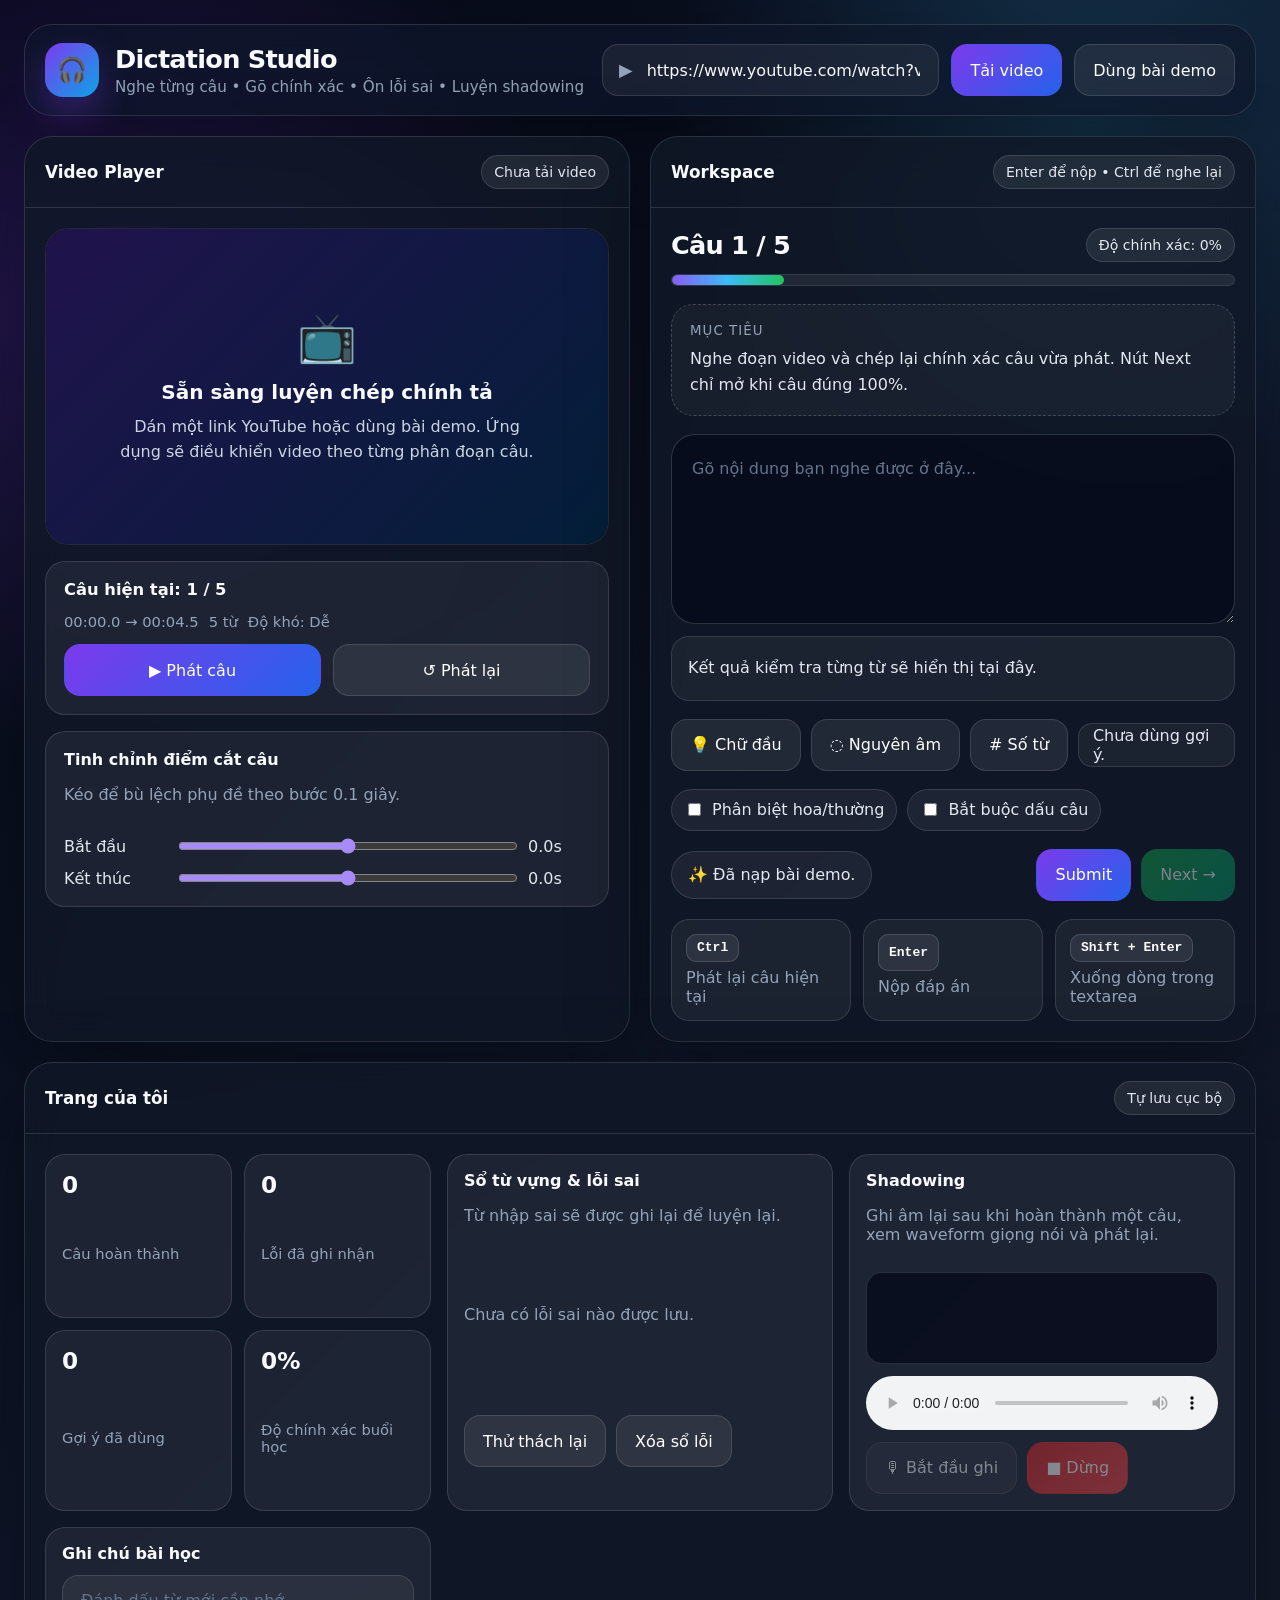
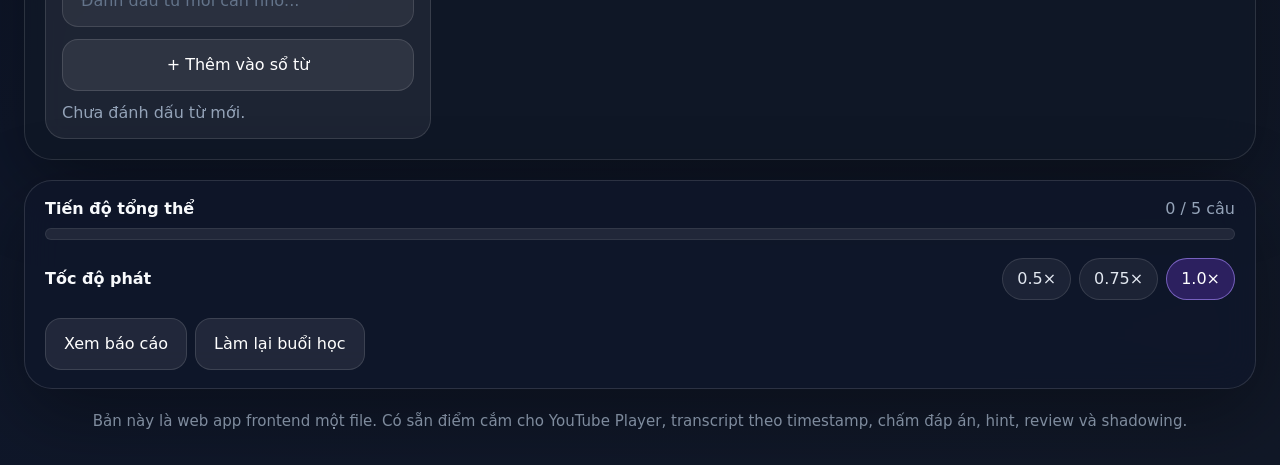
==== index.html @ 90c1a8ff "Add files via upload" ====
<!DOCTYPE html>
<html lang="vi">
<head>
  <meta charset="UTF-8" />
  <meta name="viewport" content="width=device-width, initial-scale=1.0" />
  <title>Dictation Studio — Học chép chính tả từ YouTube</title>
  <link rel="stylesheet" href="styles.css" />
</head>
<body>
  <div class="app">
    <header class="topbar">
      <div class="brand">
        <div class="brand-mark">🎧</div>
        <div>
          <h1>Dictation Studio</h1>
          <p>Nghe từng câu • Gõ chính xác • Ôn lỗi sai • Luyện shadowing</p>
        </div>
      </div>

      <div class="source-loader">
        <label class="input-shell" aria-label="Dán link YouTube">
          <span>▶</span>
          <input id="youtubeUrl" type="url" placeholder="Dán link YouTube hoặc ID video..." />
        </label>
        <button class="btn btn-primary" id="loadVideoBtn">Tải video</button>
        <button class="btn" id="demoBtn">Dùng bài demo</button>
      </div>
    </header>

    <main class="main-shell">
      <section class="panel video-panel">
        <div class="panel-head">
          <h2>Video Player</h2>
          <span class="chip" id="videoStatus">Chưa tải video</span>
        </div>

        <div class="player-wrap">
          <div class="video-stage">
            <div id="player"></div>
            <div class="video-placeholder" id="videoPlaceholder">
              <div class="placeholder-card">
                <div class="emoji">📺</div>
                <h3>Sẵn sàng luyện chép chính tả</h3>
                <p>Dán một link YouTube hoặc dùng bài demo. Ứng dụng sẽ điều khiển video theo từng phân đoạn câu.</p>
              </div>
            </div>
          </div>

          <article class="segment-card">
            <strong id="currentSegmentTitle">Câu hiện tại: 1 / 5</strong>
            <div class="segment-meta">
              <span id="segmentTime">00:00.0 → 00:04.5</span>
              <span id="segmentWords">8 từ</span>
              <span id="segmentDifficulty">Độ khó: Trung bình</span>
            </div>
            <div class="segment-actions">
              <button class="btn btn-primary" id="playSegmentBtn">▶ Phát câu</button>
              <button class="btn" id="replaySegmentBtn">↺ Phát lại</button>
            </div>
          </article>

          <article class="offset-card">
            <div>
              <strong>Tinh chỉnh điểm cắt câu</strong>
              <p class="muted">Kéo để bù lệch phụ đề theo bước 0.1 giây.</p>
            </div>
            <div class="offset-grid">
              <label class="range-row">
                <span>Bắt đầu</span>
                <input id="startOffset" type="range" min="-1" max="1" step="0.1" value="0" />
                <output id="startOffsetValue">0.0s</output>
              </label>
              <label class="range-row">
                <span>Kết thúc</span>
                <input id="endOffset" type="range" min="-1" max="1" step="0.1" value="0" />
                <output id="endOffsetValue">0.0s</output>
              </label>
            </div>
          </article>
        </div>
      </section>

      <section class="panel workspace-panel">
        <div class="panel-head">
          <h2>Workspace</h2>
          <span class="chip">Enter để nộp • Ctrl để nghe lại</span>
        </div>

        <div class="workspace-body">
          <div class="lesson-progress">
            <div class="lesson-topline">
              <h2 id="sentenceCounter">Câu 1 / 5</h2>
              <span class="chip" id="accuracyChip">Độ chính xác: 0%</span>
            </div>
            <div class="progress-track" aria-label="Tiến độ câu">
              <div class="progress-fill" id="sentenceProgress"></div>
            </div>
          </div>

          <div class="question-box">
            <small>Mục tiêu</small>
            <p id="promptText">Nghe đoạn video và chép lại chính xác câu vừa phát. Nút Next chỉ mở khi câu đúng 100%.</p>
          </div>

          <div class="editor-shell">
            <label class="sr-only" for="answerInput">Nhập câu nghe được</label>
            <textarea id="answerInput" placeholder="Gõ nội dung bạn nghe được ở đây..."></textarea>
            <div class="review-line" id="reviewLine">Kết quả kiểm tra từng từ sẽ hiển thị tại đây.</div>
          </div>

          <div class="helper-row">
            <div class="hint-actions">
              <button class="btn" id="hintFirstBtn">💡 Chữ đầu</button>
              <button class="btn" id="hintVowelsBtn">◌ Nguyên âm</button>
              <button class="btn" id="hintWordCountBtn"># Số từ</button>
            </div>
            <div class="hint-output" id="hintOutput">Chưa dùng gợi ý.</div>
          </div>

          <div class="check-options">
            <label class="toggle-label">
              <input type="checkbox" id="caseSensitiveToggle" />
              Phân biệt hoa/thường
            </label>
            <label class="toggle-label">
              <input type="checkbox" id="punctuationToggle" />
              Bắt buộc dấu câu
            </label>
          </div>

          <div class="submit-row">
            <div class="status-pill" id="answerStatus">⏳ Chưa nộp đáp án</div>
            <div class="submit-row">
              <button class="btn btn-primary" id="submitBtn">Submit</button>
              <button class="btn btn-success" id="nextBtn" disabled>Next →</button>
            </div>
          </div>

          <div class="shortcut-card">
            <div>
              <kbd>Ctrl</kbd>
              <span>Phát lại câu hiện tại</span>
            </div>
            <div>
              <kbd>Enter</kbd>
              <span>Nộp đáp án</span>
            </div>
            <div>
              <kbd>Shift + Enter</kbd>
              <span>Xuống dòng trong textarea</span>
            </div>
          </div>
        </div>
      </section>

      <aside class="panel sidebar-panel">
        <div class="panel-head">
          <h3>Trang của tôi</h3>
          <span class="chip">Tự lưu cục bộ</span>
        </div>

        <div class="sidebar-scroll">
          <div class="stat-grid">
            <article class="stat-card">
              <strong id="completedCount">0</strong>
              <span>Câu hoàn thành</span>
            </article>
            <article class="stat-card">
              <strong id="mistakeCount">0</strong>
              <span>Lỗi đã ghi nhận</span>
            </article>
            <article class="stat-card">
              <strong id="hintCount">0</strong>
              <span>Gợi ý đã dùng</span>
            </article>
            <article class="stat-card">
              <strong id="sessionAccuracy">0%</strong>
              <span>Độ chính xác buổi học</span>
            </article>
          </div>

          <article class="vocab-card">
            <div>
              <strong>Sổ từ vựng & lỗi sai</strong>
              <p class="muted">Từ nhập sai sẽ được ghi lại để luyện lại.</p>
            </div>
            <div class="mistake-list" id="mistakeList"></div>
            <div class="vocab-actions">
              <button class="btn" id="reviewMistakesBtn">Thử thách lại</button>
              <button class="btn" id="clearMistakesBtn">Xóa sổ lỗi</button>
            </div>
          </article>

          <article class="shadow-card">
            <div>
              <strong>Shadowing</strong>
              <p class="muted">Ghi âm lại sau khi hoàn thành một câu, xem waveform giọng nói và phát lại.</p>
            </div>
            <canvas class="waveform" id="waveformCanvas" width="280" height="92"></canvas>
            <audio class="audio-playback" id="audioPlayback" controls></audio>
            <div class="shadow-actions">
              <button class="btn" id="recordBtn" disabled>🎙 Bắt đầu ghi</button>
              <button class="btn btn-danger" id="stopRecordBtn" disabled>■ Dừng</button>
            </div>
          </article>

          <article class="note-card">
            <strong>Ghi chú bài học</strong>
            <label class="mini-input">
              <input id="manualWordInput" type="text" placeholder="Đánh dấu từ mới cần nhớ..." />
            </label>
            <button class="btn" id="addManualWordBtn">+ Thêm vào sổ từ</button>
            <div class="vocab-list" id="manualWordList"></div>
          </article>
        </div>
      </aside>
    </main>

    <section class="control-bar">
      <div class="overall-progress">
        <div>
          <strong>Tiến độ tổng thể</strong>
          <span class="muted" id="overallText">0 / 5 câu</span>
        </div>
        <div class="progress-track" aria-label="Tiến độ toàn bài">
          <div class="progress-fill" id="overallProgress"></div>
        </div>
      </div>

      <div class="speed-group">
        <strong>Tốc độ phát</strong>
        <div class="speed-pills">
          <button class="pill-btn" data-rate="0.5">0.5×</button>
          <button class="pill-btn" data-rate="0.75">0.75×</button>
          <button class="pill-btn active" data-rate="1">1.0×</button>
        </div>
      </div>

      <div class="settings-group">
        <div class="settings-pills">
          <button class="btn" id="finishBtn">Xem báo cáo</button>
          <button class="btn" id="resetBtn">Làm lại buổi học</button>
        </div>
      </div>
    </section>

    <section class="summary-drawer" id="summaryDrawer">
      <div class="lesson-topline">
        <h2>Báo cáo kết quả</h2>
        <button class="btn" id="closeSummaryBtn">Đóng</button>
      </div>
      <div class="summary-grid">
        <div class="summary-box">
          <span class="muted">Câu hoàn thành</span>
          <strong id="summaryCompleted">0</strong>
        </div>
        <div class="summary-box">
          <span class="muted">Độ chính xác</span>
          <strong id="summaryAccuracy">0%</strong>
        </div>
        <div class="summary-box">
          <span class="muted">Gợi ý đã dùng</span>
          <strong id="summaryHints">0</strong>
        </div>
        <div class="summary-box">
          <span class="muted">Từ khó đã ghi</span>
          <strong id="summaryMistakes">0</strong>
        </div>
      </div>
      <div class="question-box">
        <small>Gợi ý ôn tập</small>
        <p id="summaryAdvice">Hoàn thành từng câu để nhận phân tích cá nhân.</p>
      </div>
    </section>

    <p class="footer-note">
      Bản này là web app frontend một file. Có sẵn điểm cắm cho YouTube Player, transcript theo timestamp, chấm đáp án, hint, review và shadowing.
    </p>
  </div>
  <script src="app.js"></script>
</body>
</html>
---- styles.css ----
:root {
      --bg: #0b1020;
      --panel: rgba(17, 24, 39, 0.82);
      --panel-solid: #111827;
      --soft: rgba(255, 255, 255, 0.08);
      --line: rgba(255, 255, 255, 0.12);
      --text: #f8fafc;
      --muted: #94a3b8;
      --primary: #7c3aed;
      --primary-2: #a78bfa;
      --success: #22c55e;
      --danger: #ef4444;
      --warning: #f59e0b;
      --info: #38bdf8;
      --shadow: 0 24px 80px rgba(0, 0, 0, 0.35);
      --radius-xl: 28px;
      --radius-lg: 20px;
      --radius-md: 14px;
    }

    * {
      box-sizing: border-box;
    }

    html,
    body {
      margin: 0;
      min-height: 100%;
      background:
        radial-gradient(circle at 10% 15%, rgba(124, 58, 237, 0.28), transparent 28rem),
        radial-gradient(circle at 85% 5%, rgba(56, 189, 248, 0.2), transparent 26rem),
        linear-gradient(135deg, #050816, #0f172a 52%, #111827);
      color: var(--text);
      font-family: Inter, ui-sans-serif, system-ui, -apple-system, BlinkMacSystemFont, "Segoe UI", sans-serif;
    }

    button,
    input,
    select,
    textarea {
      font: inherit;
    }

    button {
      border: 0;
      cursor: pointer;
    }

    .app {
      min-height: 100vh;
      padding: 24px;
      display: flex;
      flex-direction: column;
      gap: 20px;
    }

    .topbar,
    .main-shell,
    .control-bar,
    .summary-drawer {
      width: min(1480px, 100%);
      margin: 0 auto;
    }

    .topbar {
      display: flex;
      align-items: center;
      justify-content: space-between;
      gap: 18px;
      padding: 18px 20px;
      border: 1px solid var(--line);
      border-radius: var(--radius-xl);
      background: rgba(15, 23, 42, 0.72);
      backdrop-filter: blur(18px);
      box-shadow: var(--shadow);
    }

    .brand {
      display: flex;
      align-items: center;
      gap: 16px;
      min-width: 260px;
    }

    .brand-mark {
      width: 54px;
      height: 54px;
      border-radius: 18px;
      display: grid;
      place-items: center;
      font-size: 24px;
      background: linear-gradient(135deg, var(--primary), #0ea5e9);
      box-shadow: 0 16px 36px rgba(124, 58, 237, 0.35);
    }

    .brand h1 {
      margin: 0;
      font-size: clamp(1.25rem, 2vw, 1.8rem);
      letter-spacing: -0.03em;
    }

    .brand p {
      margin: 4px 0 0;
      color: var(--muted);
      font-size: 0.95rem;
    }

    .source-loader {
      flex: 1;
      display: grid;
      grid-template-columns: minmax(220px, 1fr) auto auto;
      gap: 12px;
      align-items: center;
    }

    .input-shell,
    .mini-input {
      min-height: 52px;
      display: flex;
      align-items: center;
      gap: 12px;
      border: 1px solid var(--line);
      border-radius: 16px;
      background: rgba(255, 255, 255, 0.06);
      padding: 0 16px;
    }

    .input-shell span {
      color: var(--muted);
      font-size: 1.1rem;
    }

    .input-shell input,
    .mini-input input {
      flex: 1;
      border: 0;
      outline: 0;
      color: var(--text);
      background: transparent;
    }

    .input-shell input::placeholder,
    textarea::placeholder,
    .mini-input input::placeholder {
      color: #64748b;
    }

    .btn {
      min-height: 52px;
      padding: 0 18px;
      border-radius: 16px;
      color: white;
      background: rgba(255, 255, 255, 0.08);
      border: 1px solid var(--line);
      display: inline-flex;
      align-items: center;
      justify-content: center;
      gap: 10px;
      transition: transform 160ms ease, background 160ms ease, opacity 160ms ease, border-color 160ms ease;
    }

    .btn:hover:not(:disabled) {
      transform: translateY(-1px);
      background: rgba(255, 255, 255, 0.13);
      border-color: rgba(255, 255, 255, 0.24);
    }

    .btn:disabled {
      opacity: 0.45;
      cursor: not-allowed;
    }

    .btn-primary {
      background: linear-gradient(135deg, var(--primary), #2563eb);
      border-color: transparent;
    }

    .btn-primary:hover:not(:disabled) {
      background: linear-gradient(135deg, #8b5cf6, #3b82f6);
    }

    .btn-success {
      background: linear-gradient(135deg, #16a34a, #059669);
      border-color: transparent;
    }

    .btn-danger {
      background: linear-gradient(135deg, #dc2626, #ef4444);
      border-color: transparent;
    }

    .main-shell {
      display: grid;
      grid-template-columns: minmax(340px, 1.02fr) minmax(420px, 1.08fr) 330px;
      gap: 20px;
      align-items: stretch;
    }

    .panel {
      min-height: 690px;
      border: 1px solid var(--line);
      border-radius: var(--radius-xl);
      background: var(--panel);
      backdrop-filter: blur(18px);
      box-shadow: var(--shadow);
      overflow: hidden;
    }

    .panel-head {
      display: flex;
      align-items: center;
      justify-content: space-between;
      gap: 12px;
      padding: 18px 20px;
      border-bottom: 1px solid var(--line);
    }

    .panel-head h2,
    .panel-head h3 {
      margin: 0;
      font-size: 1.05rem;
    }

    .chip {
      display: inline-flex;
      align-items: center;
      gap: 8px;
      min-height: 34px;
      padding: 0 12px;
      border-radius: 999px;
      color: #e2e8f0;
      background: rgba(255, 255, 255, 0.08);
      border: 1px solid var(--line);
      font-size: 0.88rem;
    }

    .video-panel {
      display: flex;
      flex-direction: column;
    }

    .player-wrap {
      padding: 20px;
      display: flex;
      flex-direction: column;
      gap: 16px;
      height: 100%;
    }

    .video-stage {
      position: relative;
      width: 100%;
      aspect-ratio: 16 / 9;
      border-radius: 24px;
      overflow: hidden;
      background: rgba(2, 6, 23, 0.9);
      border: 1px solid rgba(255, 255, 255, 0.14);
    }

    #player,
    .video-placeholder {
      position: absolute;
      inset: 0;
      width: 100%;
      height: 100%;
    }

    .video-placeholder {
      display: grid;
      place-items: center;
      text-align: center;
      padding: 28px;
      background:
        linear-gradient(135deg, rgba(124, 58, 237, 0.25), rgba(14, 165, 233, 0.16)),
        rgba(2, 6, 23, 0.92);
    }

    .video-placeholder.hidden {
      display: none;
    }

    .placeholder-card {
      max-width: 420px;
    }

    .placeholder-card .emoji {
      font-size: 48px;
      margin-bottom: 14px;
    }

    .placeholder-card h3 {
      margin: 0 0 10px;
      font-size: 1.25rem;
    }

    .placeholder-card p {
      margin: 0;
      color: #cbd5e1;
      line-height: 1.6;
    }

    .segment-card,
    .offset-card,
    .stat-card,
    .note-card,
    .shadow-card,
    .vocab-card {
      border: 1px solid var(--line);
      background: rgba(255, 255, 255, 0.06);
      border-radius: 20px;
    }

    .segment-card {
      padding: 18px;
      display: grid;
      gap: 14px;
    }

    .segment-card strong {
      font-size: 1.02rem;
    }

    .segment-meta {
      display: flex;
      flex-wrap: wrap;
      gap: 10px;
      color: var(--muted);
      font-size: 0.92rem;
    }

    .segment-actions {
      display: grid;
      grid-template-columns: repeat(2, minmax(0, 1fr));
      gap: 12px;
    }

    .offset-card {
      padding: 18px;
      display: grid;
      gap: 16px;
    }

    .offset-grid {
      display: grid;
      gap: 12px;
    }

    .range-row {
      display: grid;
      grid-template-columns: 100px 1fr 62px;
      align-items: center;
      gap: 12px;
      color: #e2e8f0;
    }

    input[type="range"] {
      width: 100%;
      accent-color: var(--primary-2);
    }

    .workspace-panel {
      display: flex;
      flex-direction: column;
    }

    .workspace-body {
      padding: 20px;
      display: flex;
      flex-direction: column;
      gap: 18px;
      height: 100%;
    }

    .lesson-progress {
      display: grid;
      gap: 12px;
    }

    .lesson-topline {
      display: flex;
      align-items: center;
      justify-content: space-between;
      gap: 12px;
    }

    .lesson-topline h2 {
      margin: 0;
      font-size: clamp(1.3rem, 2vw, 1.9rem);
      letter-spacing: -0.03em;
    }

    .progress-track {
      height: 12px;
      border-radius: 999px;
      background: rgba(255, 255, 255, 0.08);
      overflow: hidden;
      border: 1px solid rgba(255, 255, 255, 0.08);
    }

    .progress-fill {
      width: 0%;
      height: 100%;
      border-radius: inherit;
      background: linear-gradient(90deg, #8b5cf6, #38bdf8, #22c55e);
      transition: width 220ms ease;
    }

    .question-box {
      min-height: 94px;
      border-radius: 22px;
      border: 1px dashed rgba(255, 255, 255, 0.18);
      background: rgba(255, 255, 255, 0.04);
      display: flex;
      flex-direction: column;
      justify-content: center;
      padding: 18px;
      gap: 8px;
    }

    .question-box small {
      color: var(--muted);
      text-transform: uppercase;
      letter-spacing: 0.08em;
    }

    .question-box p {
      margin: 0;
      color: #e2e8f0;
      line-height: 1.6;
    }

    .editor-shell {
      display: grid;
      gap: 12px;
    }

    textarea {
      width: 100%;
      min-height: 190px;
      resize: vertical;
      border: 1px solid rgba(255, 255, 255, 0.16);
      border-radius: 24px;
      outline: none;
      padding: 20px;
      line-height: 1.7;
      color: var(--text);
      background: rgba(2, 6, 23, 0.56);
      transition: border-color 160ms ease, box-shadow 160ms ease;
    }

    textarea:focus {
      border-color: rgba(167, 139, 250, 0.95);
      box-shadow: 0 0 0 4px rgba(124, 58, 237, 0.16);
    }

    .review-line {
      min-height: 64px;
      border: 1px solid var(--line);
      border-radius: 18px;
      padding: 16px;
      line-height: 1.9;
      background: rgba(255, 255, 255, 0.05);
      color: #e2e8f0;
    }

    .review-line .correct {
      color: #86efac;
      background: rgba(34, 197, 94, 0.12);
    }

    .review-line .wrong,
    .review-line .extra {
      color: #fca5a5;
      background: rgba(239, 68, 68, 0.18);
      text-decoration: underline wavy rgba(248, 113, 113, 0.92);
    }

    .review-line .missing {
      color: #fcd34d;
      background: rgba(245, 158, 11, 0.18);
      border-bottom: 1px dashed rgba(251, 191, 36, 0.9);
    }

    .review-line span {
      display: inline-flex;
      align-items: center;
      padding: 2px 6px;
      border-radius: 8px;
      margin: 2px 2px 2px 0;
    }

    .helper-row,
    .submit-row,
    .hint-actions,
    .check-options,
    .shadow-actions,
    .vocab-actions {
      display: flex;
      flex-wrap: wrap;
      gap: 10px;
      align-items: center;
    }

    .helper-row {
      justify-content: space-between;
    }

    .hint-output {
      min-height: 44px;
      flex: 1;
      display: flex;
      align-items: center;
      padding: 0 14px;
      border-radius: 14px;
      border: 1px solid var(--line);
      background: rgba(255, 255, 255, 0.05);
      color: #e2e8f0;
    }

    .submit-row {
      justify-content: space-between;
    }

    .status-pill {
      min-height: 48px;
      border-radius: 999px;
      display: inline-flex;
      align-items: center;
      gap: 10px;
      padding: 0 16px;
      border: 1px solid var(--line);
      background: rgba(255, 255, 255, 0.06);
      color: #e2e8f0;
    }

    .status-pill.success {
      border-color: rgba(34, 197, 94, 0.36);
      background: rgba(34, 197, 94, 0.12);
      color: #bbf7d0;
    }

    .status-pill.error {
      border-color: rgba(239, 68, 68, 0.36);
      background: rgba(239, 68, 68, 0.12);
      color: #fecaca;
    }

    .shortcut-card {
      margin-top: auto;
      display: grid;
      grid-template-columns: repeat(3, minmax(0, 1fr));
      gap: 12px;
    }

    .shortcut-card > div {
      min-height: 82px;
      border: 1px solid var(--line);
      background: rgba(255, 255, 255, 0.05);
      border-radius: 18px;
      padding: 14px;
      display: grid;
      gap: 6px;
    }

    kbd {
      width: fit-content;
      min-height: 28px;
      padding: 0 10px;
      border-radius: 10px;
      display: inline-flex;
      align-items: center;
      background: rgba(255, 255, 255, 0.08);
      border: 1px solid rgba(255, 255, 255, 0.14);
      color: white;
      font-weight: 700;
    }

    .shortcut-card span,
    .muted {
      color: var(--muted);
    }

    .sidebar-panel {
      display: flex;
      flex-direction: column;
    }

    .sidebar-scroll {
      padding: 20px;
      display: grid;
      align-content: start;
      gap: 16px;
      overflow: auto;
      max-height: 690px;
    }

    .stat-grid {
      display: grid;
      grid-template-columns: repeat(2, minmax(0, 1fr));
      gap: 12px;
    }

    .stat-card {
      padding: 16px;
      display: grid;
      gap: 8px;
    }

    .stat-card strong {
      font-size: 1.45rem;
    }

    .stat-card span {
      color: var(--muted);
      font-size: 0.92rem;
    }

    .vocab-card,
    .note-card,
    .shadow-card {
      padding: 16px;
      display: grid;
      gap: 12px;
    }

    .vocab-list,
    .mistake-list {
      display: grid;
      gap: 10px;
      max-height: 170px;
      overflow: auto;
      padding-right: 4px;
    }

    .list-item {
      display: flex;
      justify-content: space-between;
      gap: 10px;
      border: 1px solid var(--line);
      border-radius: 14px;
      padding: 10px 12px;
      background: rgba(255, 255, 255, 0.05);
    }

    .list-item strong {
      font-size: 0.95rem;
    }

    .list-item small {
      color: var(--muted);
      display: block;
      margin-top: 3px;
    }

    .waveform {
      width: 100%;
      height: 92px;
      border-radius: 16px;
      border: 1px solid var(--line);
      background: rgba(2, 6, 23, 0.64);
    }

    .audio-playback {
      width: 100%;
    }

    .control-bar {
      border: 1px solid var(--line);
      border-radius: var(--radius-xl);
      background: rgba(15, 23, 42, 0.82);
      box-shadow: var(--shadow);
      backdrop-filter: blur(18px);
      padding: 18px 20px;
      display: grid;
      grid-template-columns: 1.2fr 1fr auto;
      gap: 18px;
      align-items: center;
    }

    .overall-progress {
      display: grid;
      gap: 10px;
    }

    .overall-progress > div:first-child,
    .speed-group,
    .settings-group {
      display: flex;
      align-items: center;
      justify-content: space-between;
      gap: 12px;
    }

    .speed-pills,
    .settings-pills {
      display: flex;
      flex-wrap: wrap;
      gap: 8px;
    }

    .pill-btn {
      min-height: 42px;
      padding: 0 14px;
      border-radius: 999px;
      border: 1px solid var(--line);
      background: rgba(255, 255, 255, 0.06);
      color: #e2e8f0;
    }

    .pill-btn.active {
      background: rgba(124, 58, 237, 0.28);
      border-color: rgba(167, 139, 250, 0.62);
      color: white;
    }

    .toggle-label {
      display: inline-flex;
      align-items: center;
      gap: 8px;
      min-height: 42px;
      padding: 0 12px;
      border-radius: 999px;
      border: 1px solid var(--line);
      background: rgba(255, 255, 255, 0.06);
      color: #e2e8f0;
    }

    .toggle-label input {
      accent-color: var(--primary-2);
    }

    .summary-drawer {
      display: none;
      border: 1px solid var(--line);
      border-radius: var(--radius-xl);
      background: rgba(15, 23, 42, 0.92);
      box-shadow: var(--shadow);
      padding: 24px;
      gap: 18px;
    }

    .summary-drawer.show {
      display: grid;
    }

    .summary-grid {
      display: grid;
      grid-template-columns: repeat(4, minmax(0, 1fr));
      gap: 14px;
    }

    .summary-box {
      padding: 18px;
      border-radius: 20px;
      border: 1px solid var(--line);
      background: rgba(255, 255, 255, 0.06);
      display: grid;
      gap: 8px;
    }

    .summary-box strong {
      font-size: 1.8rem;
    }

    .footer-note {
      width: min(1480px, 100%);
      margin: 0 auto 8px;
      color: var(--muted);
      text-align: center;
      line-height: 1.6;
      font-size: 0.94rem;
    }

    .sr-only {
      position: absolute;
      width: 1px;
      height: 1px;
      padding: 0;
      margin: -1px;
      overflow: hidden;
      clip: rect(0, 0, 0, 0);
      white-space: nowrap;
      border: 0;
    }

    @media (max-width: 1280px) {
      .main-shell {
        grid-template-columns: minmax(360px, 1fr) minmax(420px, 1fr);
      }

      .sidebar-panel {
        grid-column: 1 / -1;
        min-height: auto;
      }

      .sidebar-scroll {
        max-height: none;
        grid-template-columns: repeat(3, minmax(0, 1fr));
      }

      .stat-grid {
        grid-template-columns: repeat(2, minmax(0, 1fr));
      }

      .control-bar {
        grid-template-columns: 1fr;
      }
    }

    @media (max-width: 920px) {
      .app {
        padding: 14px;
      }

      .topbar,
      .main-shell,
      .control-bar,
      .summary-drawer {
        width: 100%;
      }

      .topbar {
        flex-direction: column;
        align-items: stretch;
      }

      .source-loader,
      .main-shell,
      .sidebar-scroll,
      .summary-grid {
        grid-template-columns: 1fr;
      }

      .segment-actions,
      .shortcut-card {
        grid-template-columns: 1fr;
      }

      .helper-row,
      .submit-row,
      .overall-progress > div:first-child,
      .speed-group,
      .settings-group {
        align-items: stretch;
        flex-direction: column;
      }

      .range-row {
        grid-template-columns: 1fr;
      }

      .panel {
        min-height: auto;
      }
    }
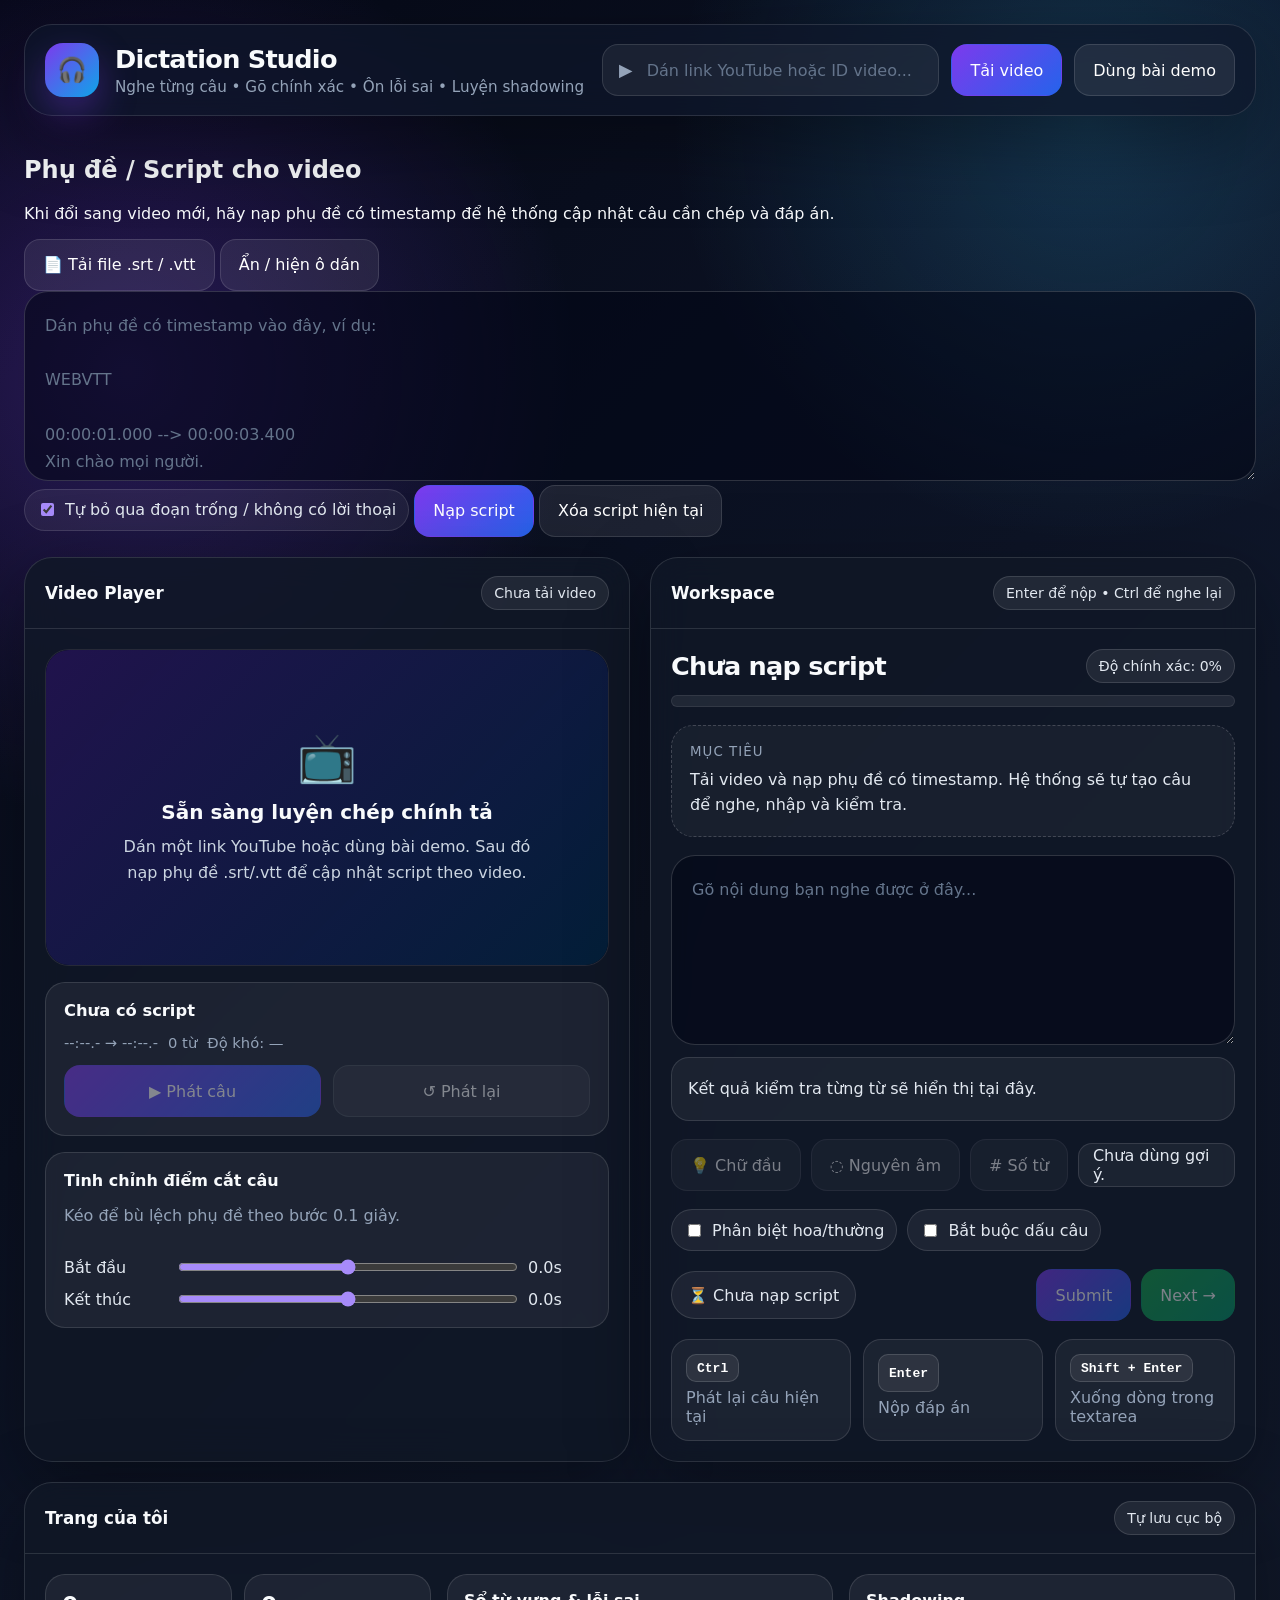
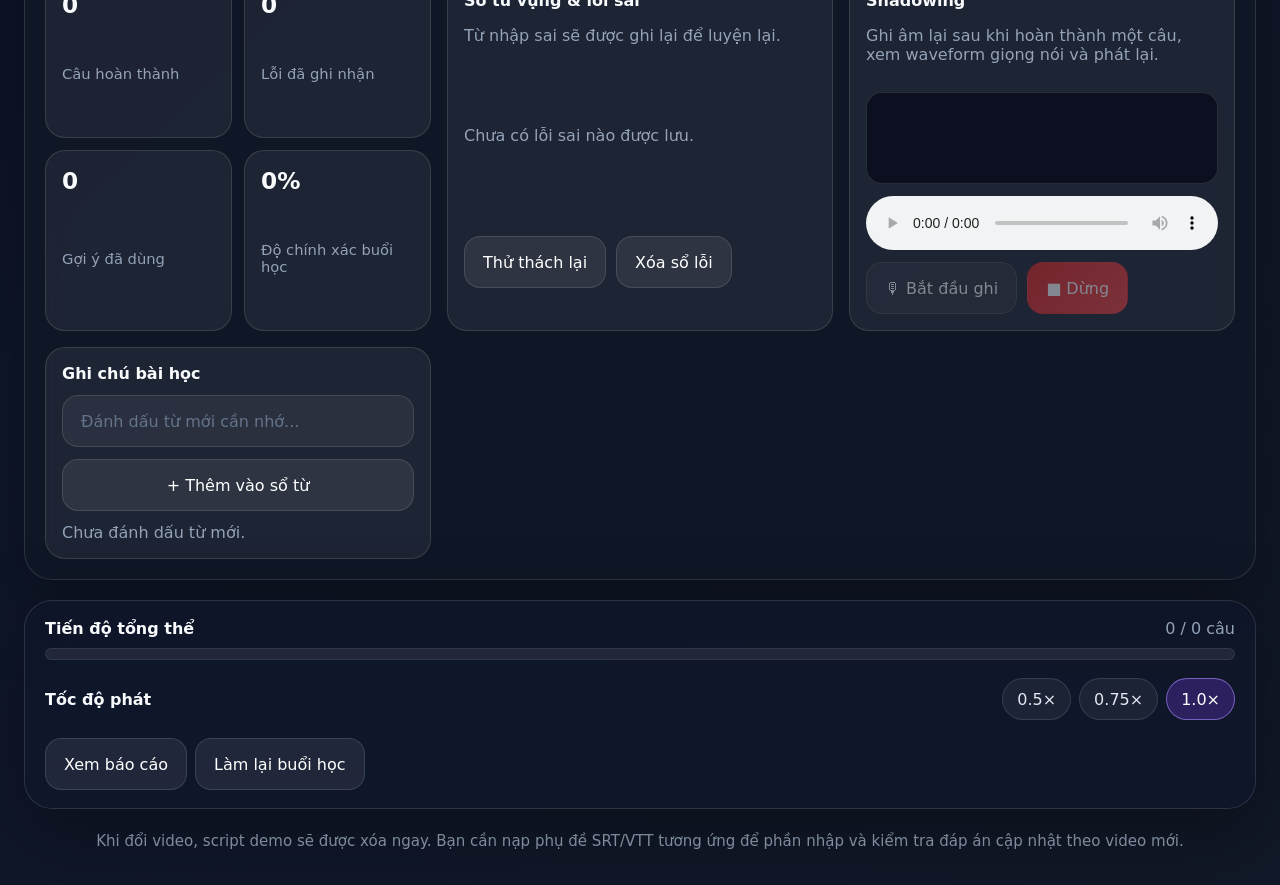
==== commit a5f7e1e6: "Implement transcript panel for subtitle handling Added a transcript panel for subtitle management an" ====
--- a/index.html
+++ b/index.html
@@ -27,6 +27,46 @@
       </div>
     </header>
 
+    <section class="transcript-panel" id="transcriptPanel">
+      <div class="transcript-head">
+        <div>
+          <h2>Phụ đề / Script cho video</h2>
+          <p id="transcriptStatus">
+            Khi đổi sang video mới, hãy nạp phụ đề có timestamp để hệ thống cập nhật câu cần chép và đáp án.
+          </p>
+        </div>
+        <div class="transcript-head-actions">
+          <label class="btn file-btn">
+            📄 Tải file .srt / .vtt
+            <input id="subtitleFileInput" type="file" accept=".srt,.vtt,text/vtt,application/x-subrip" hidden />
+          </label>
+          <button class="btn" id="toggleTranscriptBtn">Ẩn / hiện ô dán</button>
+        </div>
+      </div>
+
+      <div class="transcript-body" id="transcriptBody">
+        <label class="sr-only" for="subtitlePasteInput">Dán phụ đề SRT hoặc VTT</label>
+        <textarea id="subtitlePasteInput" class="subtitle-textarea" placeholder="Dán phụ đề có timestamp vào đây, ví dụ:
+
+WEBVTT
+
+00:00:01.000 --> 00:00:03.400
+Xin chào mọi người.
+
+00:00:03.800 --> 00:00:06.100
+Hôm nay chúng ta sẽ luyện nghe."></textarea>
+
+        <div class="transcript-actions">
+          <label class="toggle-label">
+            <input type="checkbox" id="skipNonSpeechToggle" checked />
+            Tự bỏ qua đoạn trống / không có lời thoại
+          </label>
+          <button class="btn btn-primary" id="loadTranscriptBtn">Nạp script</button>
+          <button class="btn" id="clearTranscriptBtn">Xóa script hiện tại</button>
+        </div>
+      </div>
+    </section>
+
     <main class="main-shell">
       <section class="panel video-panel">
         <div class="panel-head">
@@ -41,21 +81,21 @@
               <div class="placeholder-card">
                 <div class="emoji">📺</div>
                 <h3>Sẵn sàng luyện chép chính tả</h3>
-                <p>Dán một link YouTube hoặc dùng bài demo. Ứng dụng sẽ điều khiển video theo từng phân đoạn câu.</p>
+                <p>Dán một link YouTube hoặc dùng bài demo. Sau đó nạp phụ đề .srt/.vtt để cập nhật script theo video.</p>
               </div>
             </div>
           </div>
 
           <article class="segment-card">
-            <strong id="currentSegmentTitle">Câu hiện tại: 1 / 5</strong>
+            <strong id="currentSegmentTitle">Chưa có script</strong>
             <div class="segment-meta">
-              <span id="segmentTime">00:00.0 → 00:04.5</span>
-              <span id="segmentWords">8 từ</span>
-              <span id="segmentDifficulty">Độ khó: Trung bình</span>
+              <span id="segmentTime">--:--.- → --:--.-</span>
+              <span id="segmentWords">0 từ</span>
+              <span id="segmentDifficulty">Độ khó: —</span>
             </div>
             <div class="segment-actions">
-              <button class="btn btn-primary" id="playSegmentBtn">▶ Phát câu</button>
-              <button class="btn" id="replaySegmentBtn">↺ Phát lại</button>
+              <button class="btn btn-primary" id="playSegmentBtn" disabled>▶ Phát câu</button>
+              <button class="btn" id="replaySegmentBtn" disabled>↺ Phát lại</button>
             </div>
           </article>
 
@@ -89,7 +129,7 @@
         <div class="workspace-body">
           <div class="lesson-progress">
             <div class="lesson-topline">
-              <h2 id="sentenceCounter">Câu 1 / 5</h2>
+              <h2 id="sentenceCounter">Chưa nạp script</h2>
               <span class="chip" id="accuracyChip">Độ chính xác: 0%</span>
             </div>
             <div class="progress-track" aria-label="Tiến độ câu">
@@ -99,20 +139,20 @@
 
           <div class="question-box">
             <small>Mục tiêu</small>
-            <p id="promptText">Nghe đoạn video và chép lại chính xác câu vừa phát. Nút Next chỉ mở khi câu đúng 100%.</p>
+            <p id="promptText">Tải video và nạp phụ đề có timestamp. Hệ thống sẽ tự tạo câu để nghe, nhập và kiểm tra.</p>
           </div>
 
           <div class="editor-shell">
             <label class="sr-only" for="answerInput">Nhập câu nghe được</label>
-            <textarea id="answerInput" placeholder="Gõ nội dung bạn nghe được ở đây..."></textarea>
+            <textarea id="answerInput" placeholder="Gõ nội dung bạn nghe được ở đây..." disabled></textarea>
             <div class="review-line" id="reviewLine">Kết quả kiểm tra từng từ sẽ hiển thị tại đây.</div>
           </div>
 
           <div class="helper-row">
             <div class="hint-actions">
-              <button class="btn" id="hintFirstBtn">💡 Chữ đầu</button>
-              <button class="btn" id="hintVowelsBtn">◌ Nguyên âm</button>
-              <button class="btn" id="hintWordCountBtn"># Số từ</button>
+              <button class="btn" id="hintFirstBtn" disabled>💡 Chữ đầu</button>
+              <button class="btn" id="hintVowelsBtn" disabled>◌ Nguyên âm</button>
+              <button class="btn" id="hintWordCountBtn" disabled># Số từ</button>
             </div>
             <div class="hint-output" id="hintOutput">Chưa dùng gợi ý.</div>
           </div>
@@ -129,9 +169,9 @@
           </div>
 
           <div class="submit-row">
-            <div class="status-pill" id="answerStatus">⏳ Chưa nộp đáp án</div>
+            <div class="status-pill" id="answerStatus">⏳ Chưa nạp script</div>
             <div class="submit-row">
-              <button class="btn btn-primary" id="submitBtn">Submit</button>
+              <button class="btn btn-primary" id="submitBtn" disabled>Submit</button>
               <button class="btn btn-success" id="nextBtn" disabled>Next →</button>
             </div>
           </div>
@@ -220,7 +260,7 @@
       <div class="overall-progress">
         <div>
           <strong>Tiến độ tổng thể</strong>
-          <span class="muted" id="overallText">0 / 5 câu</span>
+          <span class="muted" id="overallText">0 / 0 câu</span>
         </div>
         <div class="progress-track" aria-label="Tiến độ toàn bài">
           <div class="progress-fill" id="overallProgress"></div>
@@ -274,9 +314,10 @@
     </section>
 
     <p class="footer-note">
-      Bản này là web app frontend một file. Có sẵn điểm cắm cho YouTube Player, transcript theo timestamp, chấm đáp án, hint, review và shadowing.
+      Khi đổi video, script demo sẽ được xóa ngay. Bạn cần nạp phụ đề SRT/VTT tương ứng để phần nhập và kiểm tra đáp án cập nhật theo video mới.
     </p>
   </div>
+
   <script src="app.js"></script>
 </body>
 </html>
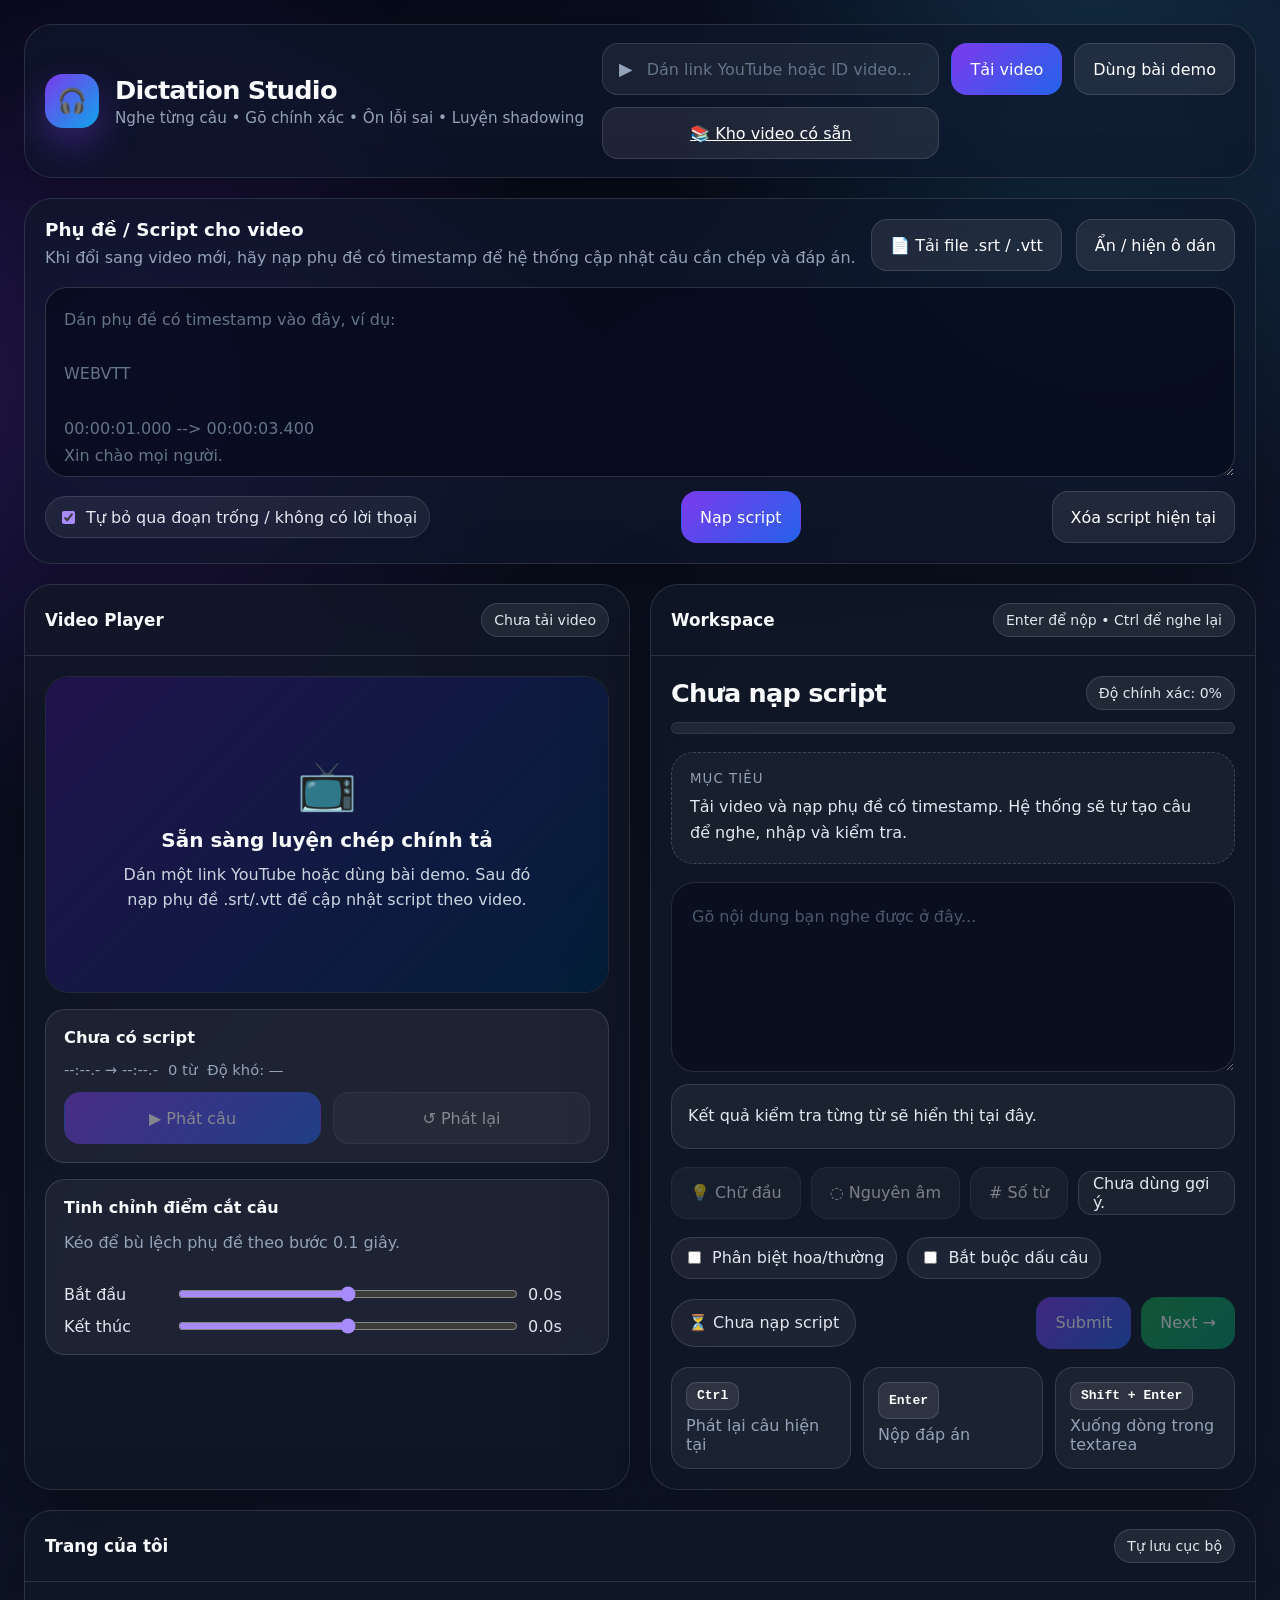
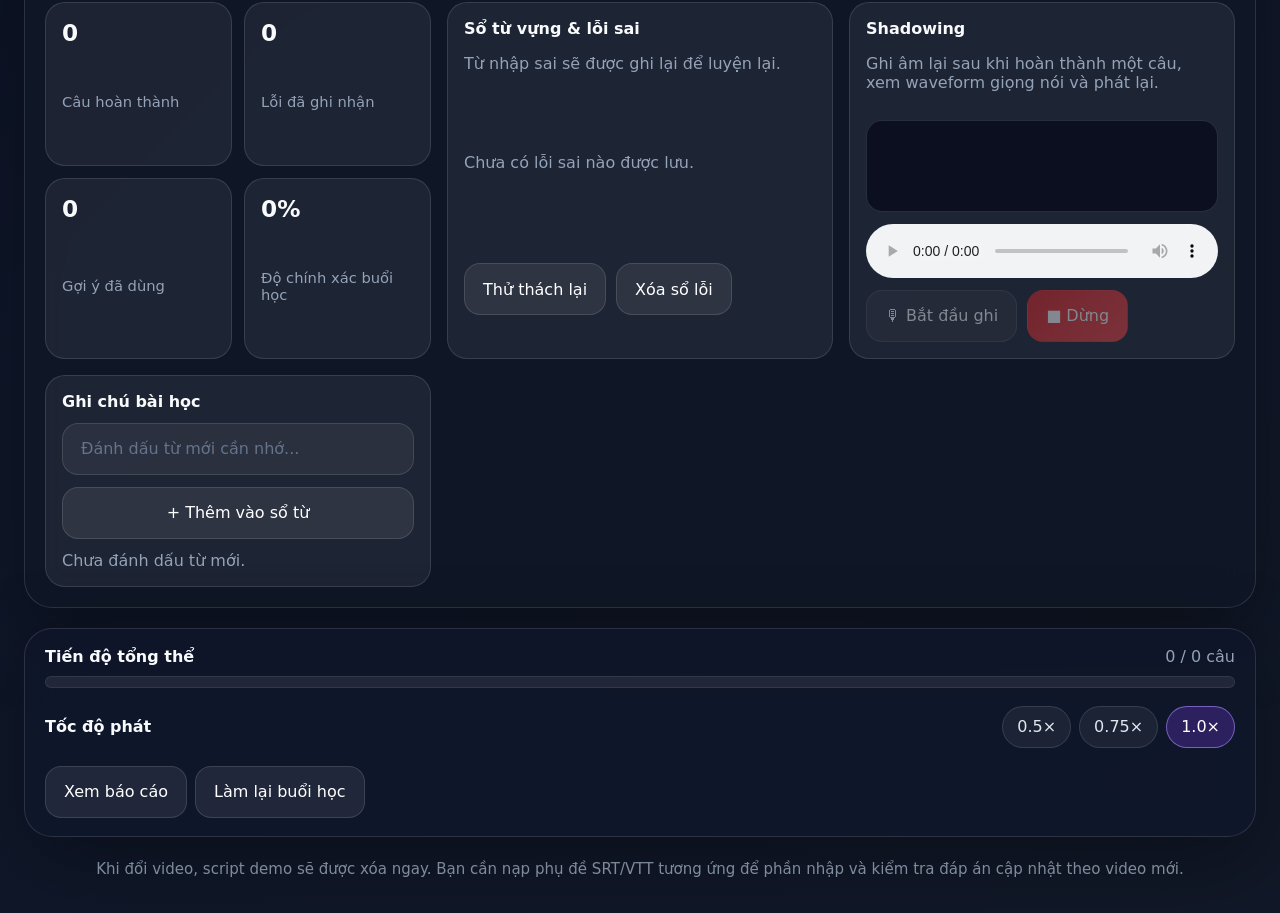
==== commit 00caa65a: "Add link to video library and include lessons.js" ====
--- a/index.html
+++ b/index.html
@@ -24,6 +24,7 @@
         </label>
         <button class="btn btn-primary" id="loadVideoBtn">Tải video</button>
         <button class="btn" id="demoBtn">Dùng bài demo</button>
+        <a class="btn btn-library" href="library.html">📚 Kho video có sẵn</a>
       </div>
     </header>
 
@@ -318,6 +319,7 @@
     </p>
   </div>
 
+  <script src="lessons.js"></script>
   <script src="app.js"></script>
 </body>
 </html>
--- a/styles.css
+++ b/styles.css
@@ -1,855 +1,924 @@
 :root {
-      --bg: #0b1020;
-      --panel: rgba(17, 24, 39, 0.82);
-      --panel-solid: #111827;
-      --soft: rgba(255, 255, 255, 0.08);
-      --line: rgba(255, 255, 255, 0.12);
-      --text: #f8fafc;
-      --muted: #94a3b8;
-      --primary: #7c3aed;
-      --primary-2: #a78bfa;
-      --success: #22c55e;
-      --danger: #ef4444;
-      --warning: #f59e0b;
-      --info: #38bdf8;
-      --shadow: 0 24px 80px rgba(0, 0, 0, 0.35);
-      --radius-xl: 28px;
-      --radius-lg: 20px;
-      --radius-md: 14px;
-    }
-
-    * {
-      box-sizing: border-box;
-    }
-
-    html,
-    body {
-      margin: 0;
-      min-height: 100%;
-      background:
-        radial-gradient(circle at 10% 15%, rgba(124, 58, 237, 0.28), transparent 28rem),
-        radial-gradient(circle at 85% 5%, rgba(56, 189, 248, 0.2), transparent 26rem),
-        linear-gradient(135deg, #050816, #0f172a 52%, #111827);
-      color: var(--text);
-      font-family: Inter, ui-sans-serif, system-ui, -apple-system, BlinkMacSystemFont, "Segoe UI", sans-serif;
-    }
-
-    button,
-    input,
-    select,
-    textarea {
-      font: inherit;
-    }
-
-    button {
-      border: 0;
-      cursor: pointer;
-    }
-
-    .app {
-      min-height: 100vh;
-      padding: 24px;
-      display: flex;
-      flex-direction: column;
-      gap: 20px;
-    }
-
-    .topbar,
-    .main-shell,
-    .control-bar,
-    .summary-drawer {
-      width: min(1480px, 100%);
-      margin: 0 auto;
-    }
-
-    .topbar {
-      display: flex;
-      align-items: center;
-      justify-content: space-between;
-      gap: 18px;
-      padding: 18px 20px;
-      border: 1px solid var(--line);
-      border-radius: var(--radius-xl);
-      background: rgba(15, 23, 42, 0.72);
-      backdrop-filter: blur(18px);
-      box-shadow: var(--shadow);
-    }
-
-    .brand {
-      display: flex;
-      align-items: center;
-      gap: 16px;
-      min-width: 260px;
-    }
-
-    .brand-mark {
-      width: 54px;
-      height: 54px;
-      border-radius: 18px;
-      display: grid;
-      place-items: center;
-      font-size: 24px;
-      background: linear-gradient(135deg, var(--primary), #0ea5e9);
-      box-shadow: 0 16px 36px rgba(124, 58, 237, 0.35);
-    }
-
-    .brand h1 {
-      margin: 0;
-      font-size: clamp(1.25rem, 2vw, 1.8rem);
-      letter-spacing: -0.03em;
-    }
-
-    .brand p {
-      margin: 4px 0 0;
-      color: var(--muted);
-      font-size: 0.95rem;
-    }
-
-    .source-loader {
-      flex: 1;
-      display: grid;
-      grid-template-columns: minmax(220px, 1fr) auto auto;
-      gap: 12px;
-      align-items: center;
-    }
-
-    .input-shell,
-    .mini-input {
-      min-height: 52px;
-      display: flex;
-      align-items: center;
-      gap: 12px;
-      border: 1px solid var(--line);
-      border-radius: 16px;
-      background: rgba(255, 255, 255, 0.06);
-      padding: 0 16px;
-    }
-
-    .input-shell span {
-      color: var(--muted);
-      font-size: 1.1rem;
-    }
-
-    .input-shell input,
-    .mini-input input {
-      flex: 1;
-      border: 0;
-      outline: 0;
-      color: var(--text);
-      background: transparent;
-    }
-
-    .input-shell input::placeholder,
-    textarea::placeholder,
-    .mini-input input::placeholder {
-      color: #64748b;
-    }
-
-    .btn {
-      min-height: 52px;
-      padding: 0 18px;
-      border-radius: 16px;
-      color: white;
-      background: rgba(255, 255, 255, 0.08);
-      border: 1px solid var(--line);
-      display: inline-flex;
-      align-items: center;
-      justify-content: center;
-      gap: 10px;
-      transition: transform 160ms ease, background 160ms ease, opacity 160ms ease, border-color 160ms ease;
-    }
-
-    .btn:hover:not(:disabled) {
-      transform: translateY(-1px);
-      background: rgba(255, 255, 255, 0.13);
-      border-color: rgba(255, 255, 255, 0.24);
-    }
-
-    .btn:disabled {
-      opacity: 0.45;
-      cursor: not-allowed;
-    }
-
-    .btn-primary {
-      background: linear-gradient(135deg, var(--primary), #2563eb);
-      border-color: transparent;
-    }
-
-    .btn-primary:hover:not(:disabled) {
-      background: linear-gradient(135deg, #8b5cf6, #3b82f6);
-    }
-
-    .btn-success {
-      background: linear-gradient(135deg, #16a34a, #059669);
-      border-color: transparent;
-    }
-
-    .btn-danger {
-      background: linear-gradient(135deg, #dc2626, #ef4444);
-      border-color: transparent;
-    }
-
-    .main-shell {
-      display: grid;
-      grid-template-columns: minmax(340px, 1.02fr) minmax(420px, 1.08fr) 330px;
-      gap: 20px;
-      align-items: stretch;
-    }
-
-    .panel {
-      min-height: 690px;
-      border: 1px solid var(--line);
-      border-radius: var(--radius-xl);
-      background: var(--panel);
-      backdrop-filter: blur(18px);
-      box-shadow: var(--shadow);
-      overflow: hidden;
-    }
-
-    .panel-head {
-      display: flex;
-      align-items: center;
-      justify-content: space-between;
-      gap: 12px;
-      padding: 18px 20px;
-      border-bottom: 1px solid var(--line);
-    }
-
-    .panel-head h2,
-    .panel-head h3 {
-      margin: 0;
-      font-size: 1.05rem;
-    }
-
-    .chip {
-      display: inline-flex;
-      align-items: center;
-      gap: 8px;
-      min-height: 34px;
-      padding: 0 12px;
-      border-radius: 999px;
-      color: #e2e8f0;
-      background: rgba(255, 255, 255, 0.08);
-      border: 1px solid var(--line);
-      font-size: 0.88rem;
-    }
-
-    .video-panel {
-      display: flex;
-      flex-direction: column;
-    }
-
-    .player-wrap {
-      padding: 20px;
-      display: flex;
-      flex-direction: column;
-      gap: 16px;
-      height: 100%;
-    }
-
-    .video-stage {
-      position: relative;
-      width: 100%;
-      aspect-ratio: 16 / 9;
-      border-radius: 24px;
-      overflow: hidden;
-      background: rgba(2, 6, 23, 0.9);
-      border: 1px solid rgba(255, 255, 255, 0.14);
-    }
-
-    #player,
-    .video-placeholder {
-      position: absolute;
-      inset: 0;
-      width: 100%;
-      height: 100%;
-    }
-
-    .video-placeholder {
-      display: grid;
-      place-items: center;
-      text-align: center;
-      padding: 28px;
-      background:
-        linear-gradient(135deg, rgba(124, 58, 237, 0.25), rgba(14, 165, 233, 0.16)),
-        rgba(2, 6, 23, 0.92);
-    }
-
-    .video-placeholder.hidden {
-      display: none;
-    }
-
-    .placeholder-card {
-      max-width: 420px;
-    }
-
-    .placeholder-card .emoji {
-      font-size: 48px;
-      margin-bottom: 14px;
-    }
-
-    .placeholder-card h3 {
-      margin: 0 0 10px;
-      font-size: 1.25rem;
-    }
-
-    .placeholder-card p {
-      margin: 0;
-      color: #cbd5e1;
-      line-height: 1.6;
-    }
-
-    .segment-card,
-    .offset-card,
-    .stat-card,
-    .note-card,
-    .shadow-card,
-    .vocab-card {
-      border: 1px solid var(--line);
-      background: rgba(255, 255, 255, 0.06);
-      border-radius: 20px;
-    }
-
-    .segment-card {
-      padding: 18px;
-      display: grid;
-      gap: 14px;
-    }
-
-    .segment-card strong {
-      font-size: 1.02rem;
-    }
-
-    .segment-meta {
-      display: flex;
-      flex-wrap: wrap;
-      gap: 10px;
-      color: var(--muted);
-      font-size: 0.92rem;
-    }
-
-    .segment-actions {
-      display: grid;
-      grid-template-columns: repeat(2, minmax(0, 1fr));
-      gap: 12px;
-    }
-
-    .offset-card {
-      padding: 18px;
-      display: grid;
-      gap: 16px;
-    }
-
-    .offset-grid {
-      display: grid;
-      gap: 12px;
-    }
-
-    .range-row {
-      display: grid;
-      grid-template-columns: 100px 1fr 62px;
-      align-items: center;
-      gap: 12px;
-      color: #e2e8f0;
-    }
-
-    input[type="range"] {
-      width: 100%;
-      accent-color: var(--primary-2);
-    }
-
-    .workspace-panel {
-      display: flex;
-      flex-direction: column;
-    }
-
-    .workspace-body {
-      padding: 20px;
-      display: flex;
-      flex-direction: column;
-      gap: 18px;
-      height: 100%;
-    }
-
-    .lesson-progress {
-      display: grid;
-      gap: 12px;
-    }
-
-    .lesson-topline {
-      display: flex;
-      align-items: center;
-      justify-content: space-between;
-      gap: 12px;
-    }
-
-    .lesson-topline h2 {
-      margin: 0;
-      font-size: clamp(1.3rem, 2vw, 1.9rem);
-      letter-spacing: -0.03em;
-    }
-
-    .progress-track {
-      height: 12px;
-      border-radius: 999px;
-      background: rgba(255, 255, 255, 0.08);
-      overflow: hidden;
-      border: 1px solid rgba(255, 255, 255, 0.08);
-    }
-
-    .progress-fill {
-      width: 0%;
-      height: 100%;
-      border-radius: inherit;
-      background: linear-gradient(90deg, #8b5cf6, #38bdf8, #22c55e);
-      transition: width 220ms ease;
-    }
-
-    .question-box {
-      min-height: 94px;
-      border-radius: 22px;
-      border: 1px dashed rgba(255, 255, 255, 0.18);
-      background: rgba(255, 255, 255, 0.04);
-      display: flex;
-      flex-direction: column;
-      justify-content: center;
-      padding: 18px;
-      gap: 8px;
-    }
-
-    .question-box small {
-      color: var(--muted);
-      text-transform: uppercase;
-      letter-spacing: 0.08em;
-    }
-
-    .question-box p {
-      margin: 0;
-      color: #e2e8f0;
-      line-height: 1.6;
-    }
-
-    .editor-shell {
-      display: grid;
-      gap: 12px;
-    }
-
-    textarea {
-      width: 100%;
-      min-height: 190px;
-      resize: vertical;
-      border: 1px solid rgba(255, 255, 255, 0.16);
-      border-radius: 24px;
-      outline: none;
-      padding: 20px;
-      line-height: 1.7;
-      color: var(--text);
-      background: rgba(2, 6, 23, 0.56);
-      transition: border-color 160ms ease, box-shadow 160ms ease;
-    }
-
-    textarea:focus {
-      border-color: rgba(167, 139, 250, 0.95);
-      box-shadow: 0 0 0 4px rgba(124, 58, 237, 0.16);
-    }
-
-    .review-line {
-      min-height: 64px;
-      border: 1px solid var(--line);
-      border-radius: 18px;
-      padding: 16px;
-      line-height: 1.9;
-      background: rgba(255, 255, 255, 0.05);
-      color: #e2e8f0;
-    }
-
-    .review-line .correct {
-      color: #86efac;
-      background: rgba(34, 197, 94, 0.12);
-    }
-
-    .review-line .wrong,
-    .review-line .extra {
-      color: #fca5a5;
-      background: rgba(239, 68, 68, 0.18);
-      text-decoration: underline wavy rgba(248, 113, 113, 0.92);
-    }
-
-    .review-line .missing {
-      color: #fcd34d;
-      background: rgba(245, 158, 11, 0.18);
-      border-bottom: 1px dashed rgba(251, 191, 36, 0.9);
-    }
-
-    .review-line span {
-      display: inline-flex;
-      align-items: center;
-      padding: 2px 6px;
-      border-radius: 8px;
-      margin: 2px 2px 2px 0;
-    }
-
-    .helper-row,
-    .submit-row,
-    .hint-actions,
-    .check-options,
-    .shadow-actions,
-    .vocab-actions {
-      display: flex;
-      flex-wrap: wrap;
-      gap: 10px;
-      align-items: center;
-    }
-
-    .helper-row {
-      justify-content: space-between;
-    }
-
-    .hint-output {
-      min-height: 44px;
-      flex: 1;
-      display: flex;
-      align-items: center;
-      padding: 0 14px;
-      border-radius: 14px;
-      border: 1px solid var(--line);
-      background: rgba(255, 255, 255, 0.05);
-      color: #e2e8f0;
-    }
-
-    .submit-row {
-      justify-content: space-between;
-    }
-
-    .status-pill {
-      min-height: 48px;
-      border-radius: 999px;
-      display: inline-flex;
-      align-items: center;
-      gap: 10px;
-      padding: 0 16px;
-      border: 1px solid var(--line);
-      background: rgba(255, 255, 255, 0.06);
-      color: #e2e8f0;
-    }
-
-    .status-pill.success {
-      border-color: rgba(34, 197, 94, 0.36);
-      background: rgba(34, 197, 94, 0.12);
-      color: #bbf7d0;
-    }
-
-    .status-pill.error {
-      border-color: rgba(239, 68, 68, 0.36);
-      background: rgba(239, 68, 68, 0.12);
-      color: #fecaca;
-    }
-
-    .shortcut-card {
-      margin-top: auto;
-      display: grid;
-      grid-template-columns: repeat(3, minmax(0, 1fr));
-      gap: 12px;
-    }
-
-    .shortcut-card > div {
-      min-height: 82px;
-      border: 1px solid var(--line);
-      background: rgba(255, 255, 255, 0.05);
-      border-radius: 18px;
-      padding: 14px;
-      display: grid;
-      gap: 6px;
-    }
-
-    kbd {
-      width: fit-content;
-      min-height: 28px;
-      padding: 0 10px;
-      border-radius: 10px;
-      display: inline-flex;
-      align-items: center;
-      background: rgba(255, 255, 255, 0.08);
-      border: 1px solid rgba(255, 255, 255, 0.14);
-      color: white;
-      font-weight: 700;
-    }
-
-    .shortcut-card span,
-    .muted {
-      color: var(--muted);
-    }
-
-    .sidebar-panel {
-      display: flex;
-      flex-direction: column;
-    }
-
-    .sidebar-scroll {
-      padding: 20px;
-      display: grid;
-      align-content: start;
-      gap: 16px;
-      overflow: auto;
-      max-height: 690px;
-    }
-
-    .stat-grid {
-      display: grid;
-      grid-template-columns: repeat(2, minmax(0, 1fr));
-      gap: 12px;
-    }
-
-    .stat-card {
-      padding: 16px;
-      display: grid;
-      gap: 8px;
-    }
-
-    .stat-card strong {
-      font-size: 1.45rem;
-    }
-
-    .stat-card span {
-      color: var(--muted);
-      font-size: 0.92rem;
-    }
-
-    .vocab-card,
-    .note-card,
-    .shadow-card {
-      padding: 16px;
-      display: grid;
-      gap: 12px;
-    }
-
-    .vocab-list,
-    .mistake-list {
-      display: grid;
-      gap: 10px;
-      max-height: 170px;
-      overflow: auto;
-      padding-right: 4px;
-    }
-
-    .list-item {
-      display: flex;
-      justify-content: space-between;
-      gap: 10px;
-      border: 1px solid var(--line);
-      border-radius: 14px;
-      padding: 10px 12px;
-      background: rgba(255, 255, 255, 0.05);
-    }
-
-    .list-item strong {
-      font-size: 0.95rem;
-    }
-
-    .list-item small {
-      color: var(--muted);
-      display: block;
-      margin-top: 3px;
-    }
-
-    .waveform {
-      width: 100%;
-      height: 92px;
-      border-radius: 16px;
-      border: 1px solid var(--line);
-      background: rgba(2, 6, 23, 0.64);
-    }
-
-    .audio-playback {
-      width: 100%;
-    }
-
-    .control-bar {
-      border: 1px solid var(--line);
-      border-radius: var(--radius-xl);
-      background: rgba(15, 23, 42, 0.82);
-      box-shadow: var(--shadow);
-      backdrop-filter: blur(18px);
-      padding: 18px 20px;
-      display: grid;
-      grid-template-columns: 1.2fr 1fr auto;
-      gap: 18px;
-      align-items: center;
-    }
-
-    .overall-progress {
-      display: grid;
-      gap: 10px;
-    }
-
-    .overall-progress > div:first-child,
-    .speed-group,
-    .settings-group {
-      display: flex;
-      align-items: center;
-      justify-content: space-between;
-      gap: 12px;
-    }
-
-    .speed-pills,
-    .settings-pills {
-      display: flex;
-      flex-wrap: wrap;
-      gap: 8px;
-    }
-
-    .pill-btn {
-      min-height: 42px;
-      padding: 0 14px;
-      border-radius: 999px;
-      border: 1px solid var(--line);
-      background: rgba(255, 255, 255, 0.06);
-      color: #e2e8f0;
-    }
-
-    .pill-btn.active {
-      background: rgba(124, 58, 237, 0.28);
-      border-color: rgba(167, 139, 250, 0.62);
-      color: white;
-    }
-
-    .toggle-label {
-      display: inline-flex;
-      align-items: center;
-      gap: 8px;
-      min-height: 42px;
-      padding: 0 12px;
-      border-radius: 999px;
-      border: 1px solid var(--line);
-      background: rgba(255, 255, 255, 0.06);
-      color: #e2e8f0;
-    }
-
-    .toggle-label input {
-      accent-color: var(--primary-2);
-    }
-
-    .summary-drawer {
-      display: none;
-      border: 1px solid var(--line);
-      border-radius: var(--radius-xl);
-      background: rgba(15, 23, 42, 0.92);
-      box-shadow: var(--shadow);
-      padding: 24px;
-      gap: 18px;
-    }
-
-    .summary-drawer.show {
-      display: grid;
-    }
-
-    .summary-grid {
-      display: grid;
-      grid-template-columns: repeat(4, minmax(0, 1fr));
-      gap: 14px;
-    }
-
-    .summary-box {
-      padding: 18px;
-      border-radius: 20px;
-      border: 1px solid var(--line);
-      background: rgba(255, 255, 255, 0.06);
-      display: grid;
-      gap: 8px;
-    }
-
-    .summary-box strong {
-      font-size: 1.8rem;
-    }
-
-    .footer-note {
-      width: min(1480px, 100%);
-      margin: 0 auto 8px;
-      color: var(--muted);
-      text-align: center;
-      line-height: 1.6;
-      font-size: 0.94rem;
-    }
-
-    .sr-only {
-      position: absolute;
-      width: 1px;
-      height: 1px;
-      padding: 0;
-      margin: -1px;
-      overflow: hidden;
-      clip: rect(0, 0, 0, 0);
-      white-space: nowrap;
-      border: 0;
-    }
-
-    @media (max-width: 1280px) {
-      .main-shell {
-        grid-template-columns: minmax(360px, 1fr) minmax(420px, 1fr);
-      }
-
-      .sidebar-panel {
-        grid-column: 1 / -1;
-        min-height: auto;
-      }
-
-      .sidebar-scroll {
-        max-height: none;
-        grid-template-columns: repeat(3, minmax(0, 1fr));
-      }
-
-      .stat-grid {
-        grid-template-columns: repeat(2, minmax(0, 1fr));
-      }
-
-      .control-bar {
-        grid-template-columns: 1fr;
-      }
-    }
-
-    @media (max-width: 920px) {
-      .app {
-        padding: 14px;
-      }
-
-      .topbar,
-      .main-shell,
-      .control-bar,
-      .summary-drawer {
-        width: 100%;
-      }
-
-      .topbar {
-        flex-direction: column;
-        align-items: stretch;
-      }
-
-      .source-loader,
-      .main-shell,
-      .sidebar-scroll,
-      .summary-grid {
-        grid-template-columns: 1fr;
-      }
-
-      .segment-actions,
-      .shortcut-card {
-        grid-template-columns: 1fr;
-      }
-
-      .helper-row,
-      .submit-row,
-      .overall-progress > div:first-child,
-      .speed-group,
-      .settings-group {
-        align-items: stretch;
-        flex-direction: column;
-      }
-
-      .range-row {
-        grid-template-columns: 1fr;
-      }
-
-      .panel {
-        min-height: auto;
-      }
-    }
+  --bg: #0b1020;
+  --panel: rgba(17, 24, 39, 0.82);
+  --panel-solid: #111827;
+  --soft: rgba(255, 255, 255, 0.08);
+  --line: rgba(255, 255, 255, 0.12);
+  --text: #f8fafc;
+  --muted: #94a3b8;
+  --primary: #7c3aed;
+  --primary-2: #a78bfa;
+  --success: #22c55e;
+  --danger: #ef4444;
+  --warning: #f59e0b;
+  --info: #38bdf8;
+  --shadow: 0 24px 80px rgba(0, 0, 0, 0.35);
+  --radius-xl: 28px;
+  --radius-lg: 20px;
+  --radius-md: 14px;
+}
+
+* {
+  box-sizing: border-box;
+}
+
+html,
+body {
+  margin: 0;
+  min-height: 100%;
+  background:
+    radial-gradient(circle at 10% 15%, rgba(124, 58, 237, 0.28), transparent 28rem),
+    radial-gradient(circle at 85% 5%, rgba(56, 189, 248, 0.2), transparent 26rem),
+    linear-gradient(135deg, #050816, #0f172a 52%, #111827);
+  color: var(--text);
+  font-family: Inter, ui-sans-serif, system-ui, -apple-system, BlinkMacSystemFont, "Segoe UI", sans-serif;
+}
+
+button,
+input,
+select,
+textarea {
+  font: inherit;
+}
+
+button {
+  border: 0;
+  cursor: pointer;
+}
+
+.app {
+  min-height: 100vh;
+  padding: 24px;
+  display: flex;
+  flex-direction: column;
+  gap: 20px;
+}
+
+.topbar,
+.transcript-panel,
+.main-shell,
+.control-bar,
+.summary-drawer {
+  width: min(1480px, 100%);
+  margin: 0 auto;
+}
+
+.topbar,
+.transcript-panel {
+  border: 1px solid var(--line);
+  border-radius: var(--radius-xl);
+  background: rgba(15, 23, 42, 0.72);
+  backdrop-filter: blur(18px);
+  box-shadow: var(--shadow);
+}
+
+.topbar {
+  display: flex;
+  align-items: center;
+  justify-content: space-between;
+  gap: 18px;
+  padding: 18px 20px;
+}
+
+.brand {
+  display: flex;
+  align-items: center;
+  gap: 16px;
+  min-width: 260px;
+}
+
+.brand-mark {
+  width: 54px;
+  height: 54px;
+  border-radius: 18px;
+  display: grid;
+  place-items: center;
+  font-size: 24px;
+  background: linear-gradient(135deg, var(--primary), #0ea5e9);
+  box-shadow: 0 16px 36px rgba(124, 58, 237, 0.35);
+}
+
+.brand h1 {
+  margin: 0;
+  font-size: clamp(1.25rem, 2vw, 1.8rem);
+  letter-spacing: -0.03em;
+}
+
+.brand p {
+  margin: 4px 0 0;
+  color: var(--muted);
+  font-size: 0.95rem;
+}
+
+.source-loader {
+  flex: 1;
+  display: grid;
+  grid-template-columns: minmax(220px, 1fr) auto auto;
+  gap: 12px;
+  align-items: center;
+}
+
+.input-shell,
+.mini-input {
+  min-height: 52px;
+  display: flex;
+  align-items: center;
+  gap: 12px;
+  border: 1px solid var(--line);
+  border-radius: 16px;
+  background: rgba(255, 255, 255, 0.06);
+  padding: 0 16px;
+}
+
+.input-shell span {
+  color: var(--muted);
+  font-size: 1.1rem;
+}
+
+.input-shell input,
+.mini-input input {
+  flex: 1;
+  border: 0;
+  outline: 0;
+  color: var(--text);
+  background: transparent;
+}
+
+.input-shell input::placeholder,
+textarea::placeholder,
+.mini-input input::placeholder {
+  color: #64748b;
+}
+
+.btn {
+  min-height: 52px;
+  padding: 0 18px;
+  border-radius: 16px;
+  color: white;
+  background: rgba(255, 255, 255, 0.08);
+  border: 1px solid var(--line);
+  display: inline-flex;
+  align-items: center;
+  justify-content: center;
+  gap: 10px;
+  transition: transform 160ms ease, background 160ms ease, opacity 160ms ease, border-color 160ms ease;
+}
+
+.btn:hover:not(:disabled) {
+  transform: translateY(-1px);
+  background: rgba(255, 255, 255, 0.13);
+  border-color: rgba(255, 255, 255, 0.24);
+}
+
+.btn:disabled {
+  opacity: 0.45;
+  cursor: not-allowed;
+}
+
+.btn-primary {
+  background: linear-gradient(135deg, var(--primary), #2563eb);
+  border-color: transparent;
+}
+
+.btn-primary:hover:not(:disabled) {
+  background: linear-gradient(135deg, #8b5cf6, #3b82f6);
+}
+
+.btn-success {
+  background: linear-gradient(135deg, #16a34a, #059669);
+  border-color: transparent;
+}
+
+.btn-danger {
+  background: linear-gradient(135deg, #dc2626, #ef4444);
+  border-color: transparent;
+}
+
+.transcript-panel {
+  padding: 20px;
+  display: grid;
+  gap: 16px;
+}
+
+.transcript-head,
+.transcript-head-actions,
+.transcript-actions {
+  display: flex;
+  align-items: center;
+  justify-content: space-between;
+  gap: 14px;
+  flex-wrap: wrap;
+}
+
+.transcript-head h2 {
+  margin: 0 0 6px;
+  font-size: 1.15rem;
+}
+
+.transcript-head p {
+  margin: 0;
+  color: var(--muted);
+  line-height: 1.55;
+}
+
+.transcript-body {
+  display: grid;
+  gap: 14px;
+}
+
+.transcript-body.collapsed {
+  display: none;
+}
+
+.subtitle-textarea {
+  width: 100%;
+  min-height: 190px;
+  resize: vertical;
+  border: 1px solid rgba(255, 255, 255, 0.16);
+  border-radius: 22px;
+  outline: none;
+  padding: 18px;
+  line-height: 1.7;
+  color: var(--text);
+  background: rgba(2, 6, 23, 0.56);
+}
+
+.subtitle-textarea:focus {
+  border-color: rgba(167, 139, 250, 0.95);
+  box-shadow: 0 0 0 4px rgba(124, 58, 237, 0.16);
+}
+
+.file-btn {
+  position: relative;
+}
+
+.main-shell {
+  display: grid;
+  grid-template-columns: minmax(340px, 1.02fr) minmax(420px, 1.08fr) 330px;
+  gap: 20px;
+  align-items: stretch;
+}
+
+.panel {
+  min-height: 690px;
+  border: 1px solid var(--line);
+  border-radius: var(--radius-xl);
+  background: var(--panel);
+  backdrop-filter: blur(18px);
+  box-shadow: var(--shadow);
+  overflow: hidden;
+}
+
+.panel-head {
+  display: flex;
+  align-items: center;
+  justify-content: space-between;
+  gap: 12px;
+  padding: 18px 20px;
+  border-bottom: 1px solid var(--line);
+}
+
+.panel-head h2,
+.panel-head h3 {
+  margin: 0;
+  font-size: 1.05rem;
+}
+
+.chip {
+  display: inline-flex;
+  align-items: center;
+  gap: 8px;
+  min-height: 34px;
+  padding: 0 12px;
+  border-radius: 999px;
+  color: #e2e8f0;
+  background: rgba(255, 255, 255, 0.08);
+  border: 1px solid var(--line);
+  font-size: 0.88rem;
+}
+
+.video-panel {
+  display: flex;
+  flex-direction: column;
+}
+
+.player-wrap {
+  padding: 20px;
+  display: flex;
+  flex-direction: column;
+  gap: 16px;
+  height: 100%;
+}
+
+.video-stage {
+  position: relative;
+  width: 100%;
+  aspect-ratio: 16 / 9;
+  border-radius: 24px;
+  overflow: hidden;
+  background: rgba(2, 6, 23, 0.9);
+  border: 1px solid rgba(255, 255, 255, 0.14);
+}
+
+#player,
+.video-placeholder {
+  position: absolute;
+  inset: 0;
+  width: 100%;
+  height: 100%;
+}
+
+.video-placeholder {
+  display: grid;
+  place-items: center;
+  text-align: center;
+  padding: 28px;
+  background:
+    linear-gradient(135deg, rgba(124, 58, 237, 0.25), rgba(14, 165, 233, 0.16)),
+    rgba(2, 6, 23, 0.92);
+}
+
+.video-placeholder.hidden {
+  display: none;
+}
+
+.placeholder-card {
+  max-width: 420px;
+}
+
+.placeholder-card .emoji {
+  font-size: 48px;
+  margin-bottom: 14px;
+}
+
+.placeholder-card h3 {
+  margin: 0 0 10px;
+  font-size: 1.25rem;
+}
+
+.placeholder-card p {
+  margin: 0;
+  color: #cbd5e1;
+  line-height: 1.6;
+}
+
+.segment-card,
+.offset-card,
+.stat-card,
+.note-card,
+.shadow-card,
+.vocab-card {
+  border: 1px solid var(--line);
+  background: rgba(255, 255, 255, 0.06);
+  border-radius: 20px;
+}
+
+.segment-card {
+  padding: 18px;
+  display: grid;
+  gap: 14px;
+}
+
+.segment-card strong {
+  font-size: 1.02rem;
+}
+
+.segment-meta {
+  display: flex;
+  flex-wrap: wrap;
+  gap: 10px;
+  color: var(--muted);
+  font-size: 0.92rem;
+}
+
+.segment-actions {
+  display: grid;
+  grid-template-columns: repeat(2, minmax(0, 1fr));
+  gap: 12px;
+}
+
+.offset-card {
+  padding: 18px;
+  display: grid;
+  gap: 16px;
+}
+
+.offset-grid {
+  display: grid;
+  gap: 12px;
+}
+
+.range-row {
+  display: grid;
+  grid-template-columns: 100px 1fr 62px;
+  align-items: center;
+  gap: 12px;
+  color: #e2e8f0;
+}
+
+input[type="range"] {
+  width: 100%;
+  accent-color: var(--primary-2);
+}
+
+.workspace-panel {
+  display: flex;
+  flex-direction: column;
+}
+
+.workspace-body {
+  padding: 20px;
+  display: flex;
+  flex-direction: column;
+  gap: 18px;
+  height: 100%;
+}
+
+.lesson-progress {
+  display: grid;
+  gap: 12px;
+}
+
+.lesson-topline {
+  display: flex;
+  align-items: center;
+  justify-content: space-between;
+  gap: 12px;
+}
+
+.lesson-topline h2 {
+  margin: 0;
+  font-size: clamp(1.3rem, 2vw, 1.9rem);
+  letter-spacing: -0.03em;
+}
+
+.progress-track {
+  height: 12px;
+  border-radius: 999px;
+  background: rgba(255, 255, 255, 0.08);
+  overflow: hidden;
+  border: 1px solid rgba(255, 255, 255, 0.08);
+}
+
+.progress-fill {
+  width: 0%;
+  height: 100%;
+  border-radius: inherit;
+  background: linear-gradient(90deg, #8b5cf6, #38bdf8, #22c55e);
+  transition: width 220ms ease;
+}
+
+.question-box {
+  min-height: 94px;
+  border-radius: 22px;
+  border: 1px dashed rgba(255, 255, 255, 0.18);
+  background: rgba(255, 255, 255, 0.04);
+  display: flex;
+  flex-direction: column;
+  justify-content: center;
+  padding: 18px;
+  gap: 8px;
+}
+
+.question-box small {
+  color: var(--muted);
+  text-transform: uppercase;
+  letter-spacing: 0.08em;
+}
+
+.question-box p {
+  margin: 0;
+  color: #e2e8f0;
+  line-height: 1.6;
+}
+
+.editor-shell {
+  display: grid;
+  gap: 12px;
+}
+
+textarea {
+  width: 100%;
+  min-height: 190px;
+  resize: vertical;
+  border: 1px solid rgba(255, 255, 255, 0.16);
+  border-radius: 24px;
+  outline: none;
+  padding: 20px;
+  line-height: 1.7;
+  color: var(--text);
+  background: rgba(2, 6, 23, 0.56);
+  transition: border-color 160ms ease, box-shadow 160ms ease;
+}
+
+textarea:focus {
+  border-color: rgba(167, 139, 250, 0.95);
+  box-shadow: 0 0 0 4px rgba(124, 58, 237, 0.16);
+}
+
+textarea:disabled {
+  opacity: 0.7;
+  cursor: not-allowed;
+}
+
+.review-line {
+  min-height: 64px;
+  border: 1px solid var(--line);
+  border-radius: 18px;
+  padding: 16px;
+  line-height: 1.9;
+  background: rgba(255, 255, 255, 0.05);
+  color: #e2e8f0;
+}
+
+.review-line .correct {
+  color: #86efac;
+  background: rgba(34, 197, 94, 0.12);
+}
+
+.review-line .wrong,
+.review-line .extra {
+  color: #fca5a5;
+  background: rgba(239, 68, 68, 0.18);
+  text-decoration: underline wavy rgba(248, 113, 113, 0.92);
+}
+
+.review-line .missing {
+  color: #fcd34d;
+  background: rgba(245, 158, 11, 0.18);
+  border-bottom: 1px dashed rgba(251, 191, 36, 0.9);
+}
+
+.review-line span {
+  display: inline-flex;
+  align-items: center;
+  padding: 2px 6px;
+  border-radius: 8px;
+  margin: 2px 2px 2px 0;
+}
+
+.helper-row,
+.submit-row,
+.hint-actions,
+.check-options,
+.shadow-actions,
+.vocab-actions {
+  display: flex;
+  flex-wrap: wrap;
+  gap: 10px;
+  align-items: center;
+}
+
+.helper-row {
+  justify-content: space-between;
+}
+
+.hint-output {
+  min-height: 44px;
+  flex: 1;
+  display: flex;
+  align-items: center;
+  padding: 0 14px;
+  border-radius: 14px;
+  border: 1px solid var(--line);
+  background: rgba(255, 255, 255, 0.05);
+  color: #e2e8f0;
+}
+
+.submit-row {
+  justify-content: space-between;
+}
+
+.status-pill {
+  min-height: 48px;
+  border-radius: 999px;
+  display: inline-flex;
+  align-items: center;
+  gap: 10px;
+  padding: 0 16px;
+  border: 1px solid var(--line);
+  background: rgba(255, 255, 255, 0.06);
+  color: #e2e8f0;
+}
+
+.status-pill.success {
+  border-color: rgba(34, 197, 94, 0.36);
+  background: rgba(34, 197, 94, 0.12);
+  color: #bbf7d0;
+}
+
+.status-pill.error {
+  border-color: rgba(239, 68, 68, 0.36);
+  background: rgba(239, 68, 68, 0.12);
+  color: #fecaca;
+}
+
+.shortcut-card {
+  margin-top: auto;
+  display: grid;
+  grid-template-columns: repeat(3, minmax(0, 1fr));
+  gap: 12px;
+}
+
+.shortcut-card > div {
+  min-height: 82px;
+  border: 1px solid var(--line);
+  background: rgba(255, 255, 255, 0.05);
+  border-radius: 18px;
+  padding: 14px;
+  display: grid;
+  gap: 6px;
+}
+
+kbd {
+  width: fit-content;
+  min-height: 28px;
+  padding: 0 10px;
+  border-radius: 10px;
+  display: inline-flex;
+  align-items: center;
+  background: rgba(255, 255, 255, 0.08);
+  border: 1px solid rgba(255, 255, 255, 0.14);
+  color: white;
+  font-weight: 700;
+}
+
+.shortcut-card span,
+.muted {
+  color: var(--muted);
+}
+
+.sidebar-panel {
+  display: flex;
+  flex-direction: column;
+}
+
+.sidebar-scroll {
+  padding: 20px;
+  display: grid;
+  align-content: start;
+  gap: 16px;
+  overflow: auto;
+  max-height: 690px;
+}
+
+.stat-grid {
+  display: grid;
+  grid-template-columns: repeat(2, minmax(0, 1fr));
+  gap: 12px;
+}
+
+.stat-card {
+  padding: 16px;
+  display: grid;
+  gap: 8px;
+}
+
+.stat-card strong {
+  font-size: 1.45rem;
+}
+
+.stat-card span {
+  color: var(--muted);
+  font-size: 0.92rem;
+}
+
+.vocab-card,
+.note-card,
+.shadow-card {
+  padding: 16px;
+  display: grid;
+  gap: 12px;
+}
+
+.vocab-list,
+.mistake-list {
+  display: grid;
+  gap: 10px;
+  max-height: 170px;
+  overflow: auto;
+  padding-right: 4px;
+}
+
+.list-item {
+  display: flex;
+  justify-content: space-between;
+  gap: 10px;
+  border: 1px solid var(--line);
+  border-radius: 14px;
+  padding: 10px 12px;
+  background: rgba(255, 255, 255, 0.05);
+}
+
+.list-item strong {
+  font-size: 0.95rem;
+}
+
+.list-item small {
+  color: var(--muted);
+  display: block;
+  margin-top: 3px;
+}
+
+.waveform {
+  width: 100%;
+  height: 92px;
+  border-radius: 16px;
+  border: 1px solid var(--line);
+  background: rgba(2, 6, 23, 0.64);
+}
+
+.audio-playback {
+  width: 100%;
+}
+
+.control-bar {
+  border: 1px solid var(--line);
+  border-radius: var(--radius-xl);
+  background: rgba(15, 23, 42, 0.82);
+  box-shadow: var(--shadow);
+  backdrop-filter: blur(18px);
+  padding: 18px 20px;
+  display: grid;
+  grid-template-columns: 1.2fr 1fr auto;
+  gap: 18px;
+  align-items: center;
+}
+
+.overall-progress {
+  display: grid;
+  gap: 10px;
+}
+
+.overall-progress > div:first-child,
+.speed-group,
+.settings-group {
+  display: flex;
+  align-items: center;
+  justify-content: space-between;
+  gap: 12px;
+}
+
+.speed-pills,
+.settings-pills {
+  display: flex;
+  flex-wrap: wrap;
+  gap: 8px;
+}
+
+.pill-btn {
+  min-height: 42px;
+  padding: 0 14px;
+  border-radius: 999px;
+  border: 1px solid var(--line);
+  background: rgba(255, 255, 255, 0.06);
+  color: #e2e8f0;
+}
+
+.pill-btn.active {
+  background: rgba(124, 58, 237, 0.28);
+  border-color: rgba(167, 139, 250, 0.62);
+  color: white;
+}
+
+.toggle-label {
+  display: inline-flex;
+  align-items: center;
+  gap: 8px;
+  min-height: 42px;
+  padding: 0 12px;
+  border-radius: 999px;
+  border: 1px solid var(--line);
+  background: rgba(255, 255, 255, 0.06);
+  color: #e2e8f0;
+}
+
+.toggle-label input {
+  accent-color: var(--primary-2);
+}
+
+.summary-drawer {
+  display: none;
+  border: 1px solid var(--line);
+  border-radius: var(--radius-xl);
+  background: rgba(15, 23, 42, 0.92);
+  box-shadow: var(--shadow);
+  padding: 24px;
+  gap: 18px;
+}
+
+.summary-drawer.show {
+  display: grid;
+}
+
+.summary-grid {
+  display: grid;
+  grid-template-columns: repeat(4, minmax(0, 1fr));
+  gap: 14px;
+}
+
+.summary-box {
+  padding: 18px;
+  border-radius: 20px;
+  border: 1px solid var(--line);
+  background: rgba(255, 255, 255, 0.06);
+  display: grid;
+  gap: 8px;
+}
+
+.summary-box strong {
+  font-size: 1.8rem;
+}
+
+.footer-note {
+  width: min(1480px, 100%);
+  margin: 0 auto 8px;
+  color: var(--muted);
+  text-align: center;
+  line-height: 1.6;
+  font-size: 0.94rem;
+}
+
+.sr-only {
+  position: absolute;
+  width: 1px;
+  height: 1px;
+  padding: 0;
+  margin: -1px;
+  overflow: hidden;
+  clip: rect(0, 0, 0, 0);
+  white-space: nowrap;
+  border: 0;
+}
+
+@media (max-width: 1280px) {
+  .main-shell {
+    grid-template-columns: minmax(360px, 1fr) minmax(420px, 1fr);
+  }
+
+  .sidebar-panel {
+    grid-column: 1 / -1;
+    min-height: auto;
+  }
+
+  .sidebar-scroll {
+    max-height: none;
+    grid-template-columns: repeat(3, minmax(0, 1fr));
+  }
+
+  .stat-grid {
+    grid-template-columns: repeat(2, minmax(0, 1fr));
+  }
+
+  .control-bar {
+    grid-template-columns: 1fr;
+  }
+}
+
+@media (max-width: 920px) {
+  .app {
+    padding: 14px;
+  }
+
+  .topbar,
+  .transcript-panel,
+  .main-shell,
+  .control-bar,
+  .summary-drawer {
+    width: 100%;
+  }
+
+  .topbar {
+    flex-direction: column;
+    align-items: stretch;
+  }
+
+  .source-loader,
+  .main-shell,
+  .sidebar-scroll,
+  .summary-grid {
+    grid-template-columns: 1fr;
+  }
+
+  .segment-actions,
+  .shortcut-card {
+    grid-template-columns: 1fr;
+  }
+
+  .helper-row,
+  .submit-row,
+  .overall-progress > div:first-child,
+  .speed-group,
+  .settings-group {
+    align-items: stretch;
+    flex-direction: column;
+  }
+
+  .range-row {
+    grid-template-columns: 1fr;
+  }
+
+  .panel {
+    min-height: auto;
+  }
+}
